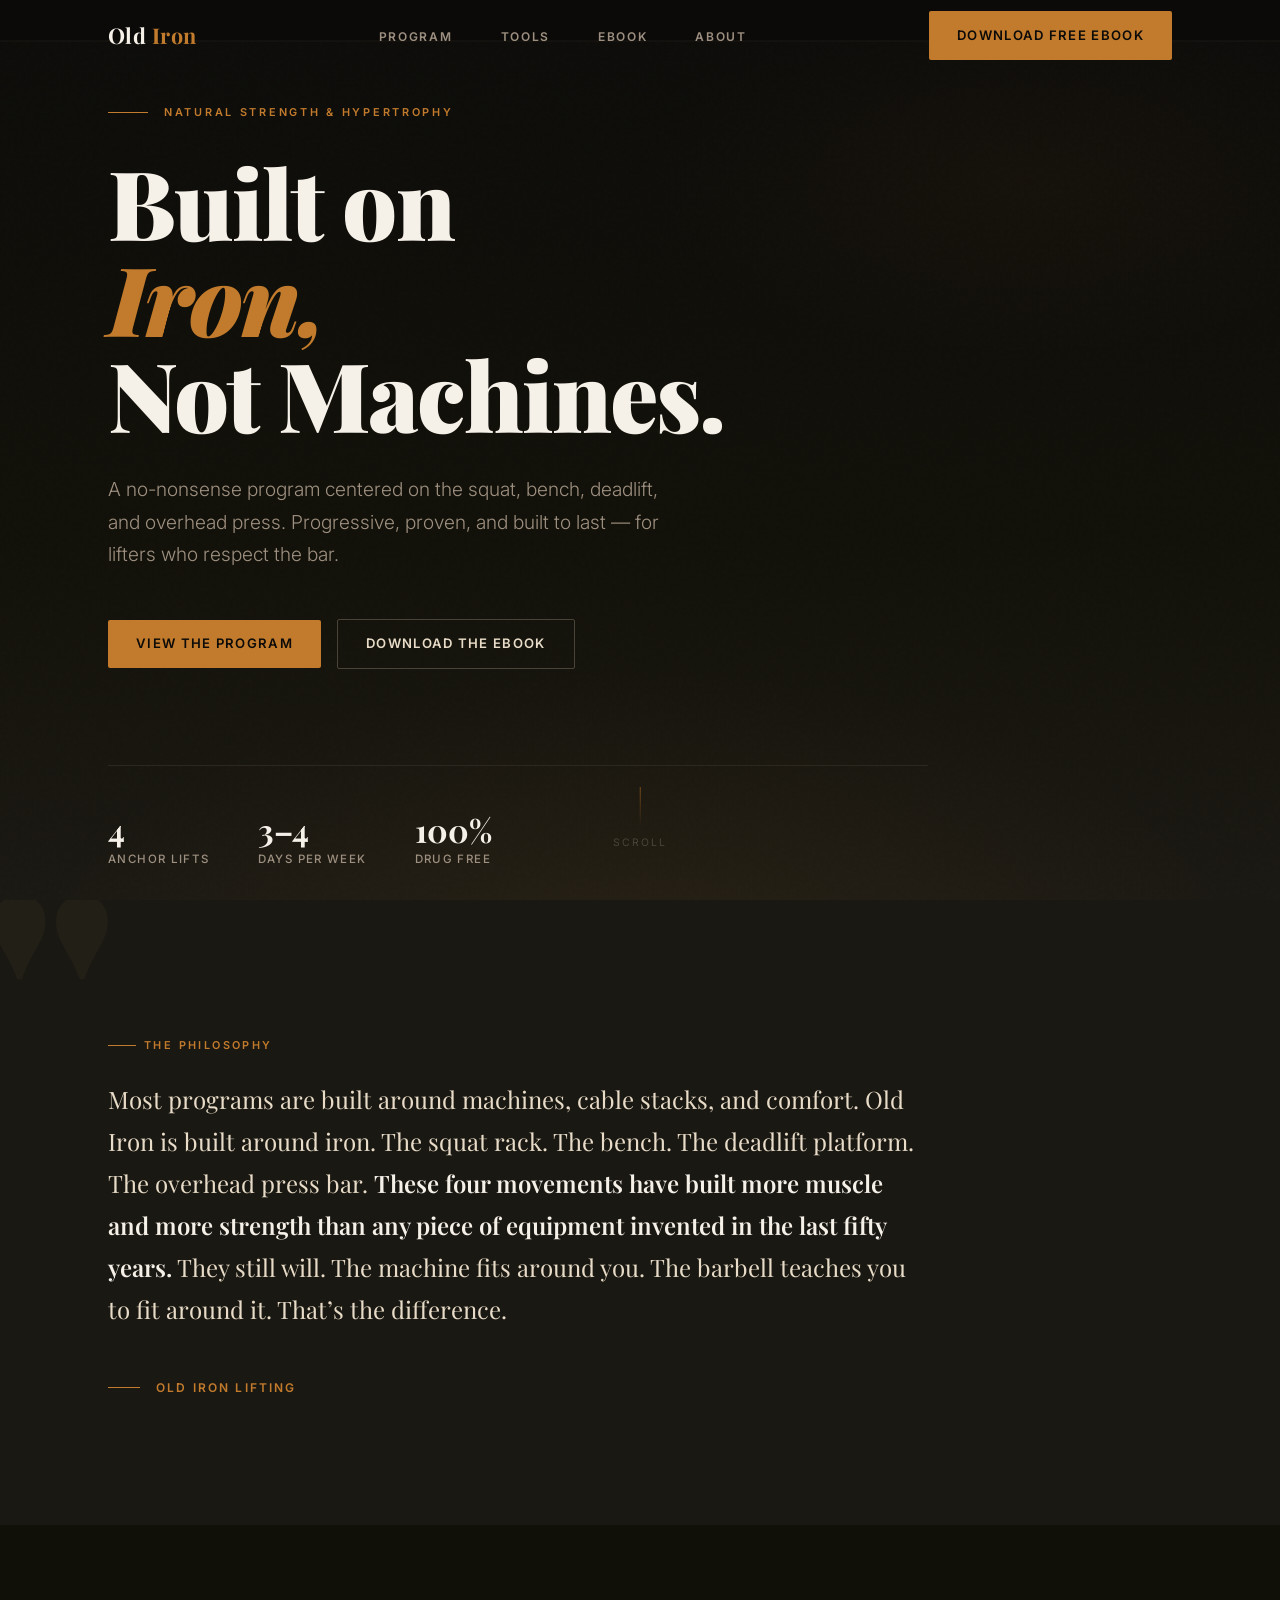
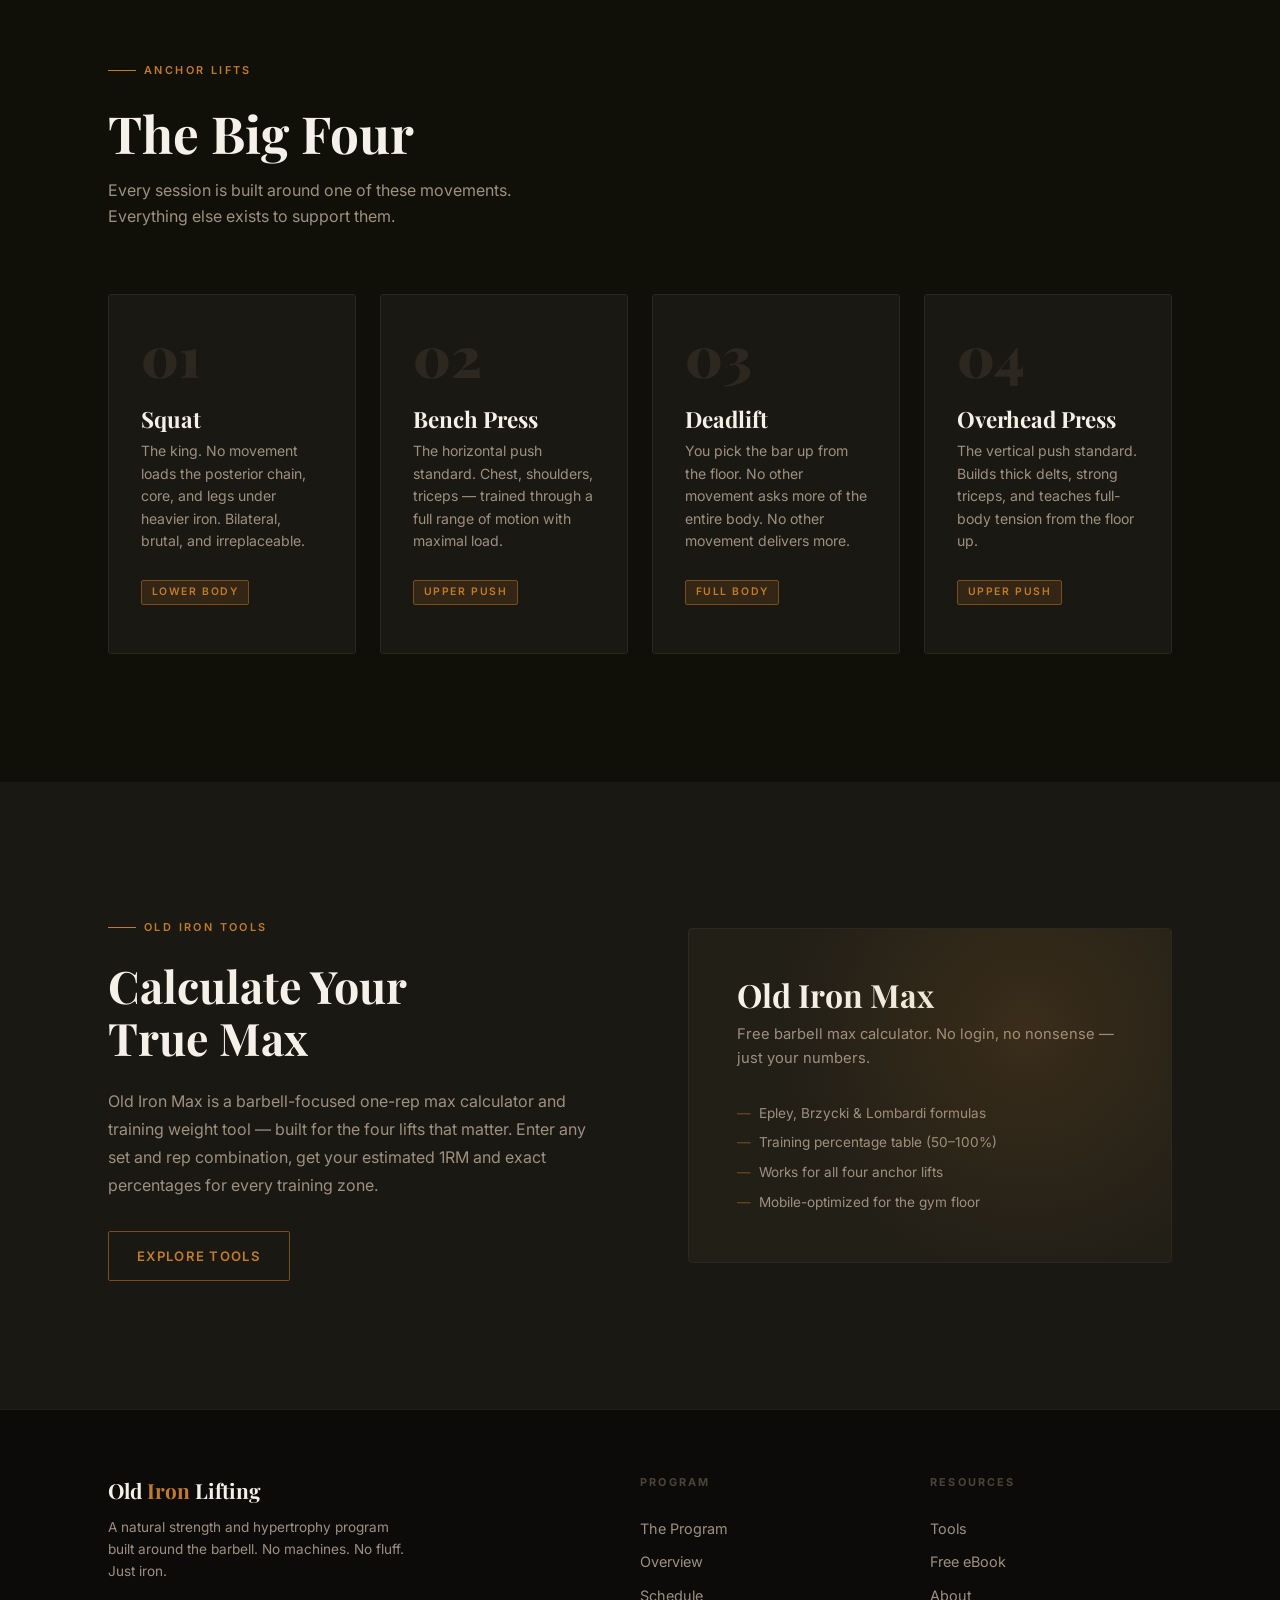
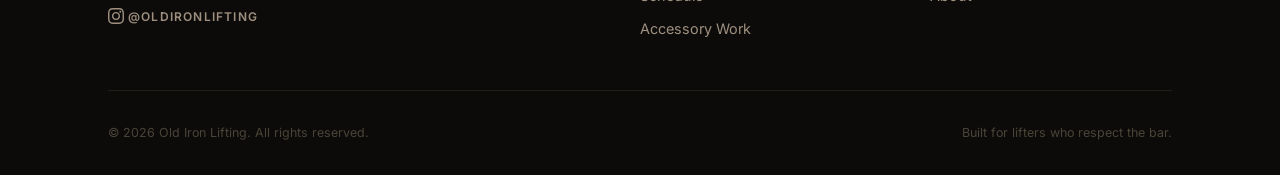
==== index.html @ 3af9eab9 "Initial commit — Old Iron Lifting website" ====
<!DOCTYPE html>
<html lang="en">
<head>
  <meta charset="UTF-8" />
  <meta name="viewport" content="width=device-width, initial-scale=1.0" />
  <meta name="description" content="Old Iron Lifting — A natural bodybuilding strength and hypertrophy program built around the barbell. No machines. No gimmicks. Just iron." />
  <title>Old Iron Lifting — Strength & Hypertrophy</title>
  <link rel="preconnect" href="https://fonts.googleapis.com" />
  <link rel="preconnect" href="https://fonts.gstatic.com" crossorigin />
  <link rel="stylesheet" href="css/style.css" />
</head>
<body>

  <!-- ══════════════════════════════════════
       NAVIGATION
  ══════════════════════════════════════ -->
  <nav class="nav" role="navigation" aria-label="Main navigation">
    <div class="container nav-inner">

      <a href="index.html" class="nav-logo">
        Old <span>Iron</span>
      </a>

      <ul class="nav-links" role="list">
        <li><a href="program.html">Program</a></li>
        <li><a href="tools.html">Tools</a></li>
        <li><a href="ebook.html">eBook</a></li>
        <li><a href="about.html">About</a></li>
      </ul>

      <a href="ebook.html" class="btn btn-primary nav-cta">
        <span>Download Free eBook</span>
      </a>

      <button class="nav-toggle" aria-label="Toggle menu" aria-expanded="false">
        <span></span>
        <span></span>
        <span></span>
      </button>

    </div>
  </nav>

  <!-- Mobile drawer -->
  <div class="nav-drawer" role="dialog" aria-label="Mobile navigation">
    <a href="program.html">Program</a>
    <a href="tools.html">Tools</a>
    <a href="ebook.html">eBook</a>
    <a href="about.html">About</a>
  </div>


  <!-- ══════════════════════════════════════
       HERO
  ══════════════════════════════════════ -->
  <section class="hero">
    <div class="hero-bg" aria-hidden="true"></div>

    <div class="container">
      <div class="hero-content">

        <div class="hero-eyebrow" aria-hidden="true">
          <div class="hero-eyebrow-line"></div>
          <span class="hero-eyebrow-text">Natural Strength &amp; Hypertrophy</span>
        </div>

        <h1 class="hero-headline">
          Built on<br />
          <em>Iron,</em><br />
          Not Machines.
        </h1>

        <p class="hero-sub">
          A no-nonsense program centered on the squat, bench, deadlift, and overhead press.
          Progressive, proven, and built to last — for lifters who respect the bar.
        </p>

        <div class="hero-cta">
          <a href="program.html" class="btn btn-primary">
            <span>View the Program</span>
          </a>
          <a href="ebook.html" class="btn btn-ghost">
            Download the eBook
          </a>
        </div>

        <div class="hero-stats">
          <div class="hero-stat">
            <div class="hero-stat-value">4</div>
            <div class="hero-stat-label">Anchor Lifts</div>
          </div>
          <div class="hero-stat">
            <div class="hero-stat-value">3&ndash;4</div>
            <div class="hero-stat-label">Days Per Week</div>
          </div>
          <div class="hero-stat">
            <div class="hero-stat-value">100%</div>
            <div class="hero-stat-label">Drug Free</div>
          </div>
        </div>

      </div>
    </div>

    <div class="hero-scroll" aria-hidden="true">
      <div class="hero-scroll-line"></div>
      <span>Scroll</span>
    </div>
  </section>


  <!-- ══════════════════════════════════════
       THE PHILOSOPHY
  ══════════════════════════════════════ -->
  <section class="section philosophy" aria-labelledby="philosophy-heading">
    <div class="container">
      <div class="philosophy-inner">

        <span class="section-label" id="philosophy-heading">The Philosophy</span>

        <blockquote class="philosophy-text">
          Most programs are built around machines, cable stacks, and comfort.
          Old Iron is built around iron. The squat rack. The bench. The deadlift platform.
          The overhead press bar. <strong>These four movements have built more muscle and more
          strength than any piece of equipment invented in the last fifty years.</strong>
          They still will. The machine fits around you. The barbell teaches you to fit
          around it. That&rsquo;s the difference.
        </blockquote>

        <p class="philosophy-attr">Old Iron Lifting</p>

      </div>
    </div>
  </section>


  <!-- ══════════════════════════════════════
       THE BIG FOUR
  ══════════════════════════════════════ -->
  <section class="section big-four" aria-labelledby="big-four-heading">
    <div class="container">

      <header class="big-four-header">
        <span class="section-label">Anchor Lifts</span>
        <h2 class="big-four-title" id="big-four-heading">The Big Four</h2>
        <p class="big-four-subtitle">
          Every session is built around one of these movements. Everything else exists to support them.
        </p>
      </header>

      <div class="lift-grid">

        <article class="lift-card">
          <div class="lift-number" aria-hidden="true">01</div>
          <h3 class="lift-name">Squat</h3>
          <p class="lift-desc">
            The king. No movement loads the posterior chain, core, and legs under heavier iron.
            Bilateral, brutal, and irreplaceable.
          </p>
          <span class="lift-tag">Lower Body</span>
        </article>

        <article class="lift-card">
          <div class="lift-number" aria-hidden="true">02</div>
          <h3 class="lift-name">Bench Press</h3>
          <p class="lift-desc">
            The horizontal push standard. Chest, shoulders, triceps — trained through
            a full range of motion with maximal load.
          </p>
          <span class="lift-tag">Upper Push</span>
        </article>

        <article class="lift-card">
          <div class="lift-number" aria-hidden="true">03</div>
          <h3 class="lift-name">Deadlift</h3>
          <p class="lift-desc">
            You pick the bar up from the floor. No other movement asks more of the
            entire body. No other movement delivers more.
          </p>
          <span class="lift-tag">Full Body</span>
        </article>

        <article class="lift-card">
          <div class="lift-number" aria-hidden="true">04</div>
          <h3 class="lift-name">Overhead Press</h3>
          <p class="lift-desc">
            The vertical push standard. Builds thick delts, strong triceps, and teaches
            full-body tension from the floor up.
          </p>
          <span class="lift-tag">Upper Push</span>
        </article>

      </div>

    </div>
  </section>


  <!-- ══════════════════════════════════════
       TOOLS PREVIEW
  ══════════════════════════════════════ -->
  <section class="section tools-preview" aria-labelledby="tools-heading">
    <div class="container">
      <div class="tools-preview-inner">

        <div class="tools-preview-text">
          <span class="section-label" id="tools-heading">Old Iron Tools</span>
          <h2 class="tools-preview-title">
            Calculate Your<br />True Max
          </h2>
          <p class="tools-preview-body">
            Old Iron Max is a barbell-focused one-rep max calculator and training weight tool —
            built for the four lifts that matter. Enter any set and rep combination,
            get your estimated 1RM and exact percentages for every training zone.
          </p>
          <a href="tools.html" class="btn btn-ghost-rust">
            Explore Tools
          </a>
        </div>

        <div class="tool-card">

          <h3 class="tool-card-name">Old Iron Max</h3>
          <p class="tool-card-desc">
            Free barbell max calculator. No login, no nonsense — just your numbers.
          </p>
          <ul class="tool-card-feature-list">
            <li class="tool-card-feature">Epley, Brzycki &amp; Lombardi formulas</li>
            <li class="tool-card-feature">Training percentage table (50–100%)</li>
            <li class="tool-card-feature">Works for all four anchor lifts</li>
            <li class="tool-card-feature">Mobile-optimized for the gym floor</li>
          </ul>
        </div>

      </div>
    </div>
  </section>


  <!-- ══════════════════════════════════════
       FOOTER
  ══════════════════════════════════════ -->
  <footer class="footer" role="contentinfo">
    <div class="container">

      <div class="footer-inner">

        <div class="footer-brand">
          <p class="footer-brand-name">Old <span>Iron</span> Lifting</p>
          <p class="footer-tagline">
            A natural strength and hypertrophy program built around the barbell.
            No machines. No fluff. Just iron.
          </p>
          <div class="footer-social">
            <a href="https://instagram.com/oldironlifting" target="_blank" rel="noopener noreferrer" aria-label="Follow on Instagram">
              <svg width="16" height="16" viewBox="0 0 24 24" fill="currentColor" aria-hidden="true">
                <path d="M12 2.163c3.204 0 3.584.012 4.85.07 3.252.148 4.771 1.691 4.919 4.919.058 1.265.069 1.645.069 4.849 0 3.205-.012 3.584-.069 4.849-.149 3.225-1.664 4.771-4.919 4.919-1.266.058-1.644.07-4.85.07-3.204 0-3.584-.012-4.849-.07-3.26-.149-4.771-1.699-4.919-4.92-.058-1.265-.07-1.644-.07-4.849 0-3.204.013-3.583.07-4.849.149-3.227 1.664-4.771 4.919-4.919 1.266-.057 1.645-.069 4.849-.069zm0-2.163c-3.259 0-3.667.014-4.947.072-4.358.2-6.78 2.618-6.98 6.98-.059 1.281-.073 1.689-.073 4.948 0 3.259.014 3.668.072 4.948.2 4.358 2.618 6.78 6.98 6.98 1.281.058 1.689.072 4.948.072 3.259 0 3.668-.014 4.948-.072 4.354-.2 6.782-2.618 6.979-6.98.059-1.28.073-1.689.073-4.948 0-3.259-.014-3.667-.072-4.947-.196-4.354-2.617-6.78-6.979-6.98-1.281-.059-1.69-.073-4.949-.073zm0 5.838c-3.403 0-6.162 2.759-6.162 6.162s2.759 6.163 6.162 6.163 6.162-2.759 6.162-6.163c0-3.403-2.759-6.162-6.162-6.162zm0 10.162c-2.209 0-4-1.79-4-4 0-2.209 1.791-4 4-4s4 1.791 4 4c0 2.21-1.791 4-4 4zm6.406-11.845c-.796 0-1.441.645-1.441 1.44s.645 1.44 1.441 1.44c.795 0 1.439-.645 1.439-1.44s-.644-1.44-1.439-1.44z"/>
              </svg>
              @oldironlifting
            </a>
          </div>
        </div>

        <div class="footer-col">
          <p class="footer-col-title">Program</p>
          <ul class="footer-links" role="list">
            <li><a href="program.html">The Program</a></li>
            <li><a href="program.html#overview">Overview</a></li>
            <li><a href="program.html#schedule">Schedule</a></li>
            <li><a href="program.html#schedule">Accessory Work</a></li>
          </ul>
        </div>

        <div class="footer-col">
          <p class="footer-col-title">Resources</p>
          <ul class="footer-links" role="list">
            <li><a href="tools.html">Tools</a></li>
            <li><a href="ebook.html">Free eBook</a></li>
            <li><a href="about.html">About</a></li>
          </ul>
        </div>

      </div>

      <div class="footer-bottom">
        <p class="footer-copy">
          &copy; 2026 Old Iron Lifting. All rights reserved.
        </p>
        <p class="footer-copy">
          Built for lifters who respect the bar.
        </p>
      </div>

    </div>
  </footer>

  <script src="js/main.js"></script>
</body>
</html>
---- css/style.css ----
/* ============================================
   OLD IRON LIFTING — Global Stylesheet
   ============================================ */

@import url('https://fonts.googleapis.com/css2?family=Playfair+Display:ital,wght@0,400;0,600;0,700;0,900;1,400;1,700&family=Inter:wght@300;400;500;600&display=swap');

/* ─── Reset & Base ─────────────────────────── */

*, *::before, *::after {
  box-sizing: border-box;
  margin: 0;
  padding: 0;
}

:root {
  /* Colors */
  --black:       #0c0b09;
  --bg:          #111008;
  --bg-2:        #1a1812;
  --bg-3:        #221f17;
  --bg-4:        #2c2820;
  --cream:       #e8dcc8;
  --cream-muted: #9e9080;
  --cream-faint: #4a4438;
  --rust:        #c27b2c;
  --rust-bright: #d98f3a;
  --rust-dim:    #7a4d1a;
  --rust-glow:   rgba(194, 123, 44, 0.15);
  --white:       #f5f0e8;

  /* Typography */
  --font-serif: 'Playfair Display', Georgia, 'Times New Roman', serif;
  --font-sans:  'Inter', system-ui, -apple-system, sans-serif;

  /* Spacing scale */
  --space-xs:  0.25rem;
  --space-sm:  0.5rem;
  --space-md:  1rem;
  --space-lg:  1.5rem;
  --space-xl:  2rem;
  --space-2xl: 3rem;
  --space-3xl: 4rem;
  --space-4xl: 6rem;
  --space-5xl: 8rem;

  /* Layout */
  --container: 1160px;
  --nav-h:     72px;

  /* Transitions */
  --ease: cubic-bezier(0.25, 0.46, 0.45, 0.94);
  --fast: 150ms;
  --mid:  250ms;
  --slow: 400ms;
}

html {
  font-size: 16px;
  scroll-behavior: smooth;
  -webkit-font-smoothing: antialiased;
  -moz-osx-font-smoothing: grayscale;
}

body {
  background-color: var(--bg);
  color: var(--cream);
  font-family: var(--font-sans);
  font-weight: 400;
  line-height: 1.6;
  overflow-x: hidden;
}

img {
  display: block;
  max-width: 100%;
}

a {
  color: inherit;
  text-decoration: none;
}

ul, ol {
  list-style: none;
}

button {
  cursor: pointer;
  border: none;
  background: none;
  font-family: inherit;
}

/* ─── Typography ────────────────────────────── */

h1, h2, h3, h4, h5, h6 {
  font-family: var(--font-serif);
  line-height: 1.15;
  color: var(--white);
}

.eyebrow {
  font-family: var(--font-sans);
  font-size: 0.7rem;
  font-weight: 600;
  letter-spacing: 0.2em;
  text-transform: uppercase;
  color: var(--rust);
}

.section-label {
  display: inline-flex;
  align-items: center;
  gap: var(--space-sm);
  font-family: var(--font-sans);
  font-size: 0.68rem;
  font-weight: 600;
  letter-spacing: 0.22em;
  text-transform: uppercase;
  color: var(--rust);
  margin-bottom: var(--space-lg);
}

.section-label::before {
  content: '';
  display: block;
  width: 28px;
  height: 1px;
  background: var(--rust);
}

/* ─── Layout Utilities ─────────────────────── */

.container {
  width: 100%;
  max-width: var(--container);
  margin: 0 auto;
  padding: 0 var(--space-lg);
}

@media (min-width: 768px) {
  .container {
    padding: 0 var(--space-2xl);
  }
}

.section {
  padding: var(--space-4xl) 0;
}

@media (min-width: 768px) {
  .section {
    padding: var(--space-5xl) 0;
  }
}

/* ─── Buttons ───────────────────────────────── */

.btn {
  display: inline-flex;
  align-items: center;
  gap: var(--space-sm);
  padding: 0.85rem 1.75rem;
  font-family: var(--font-sans);
  font-size: 0.82rem;
  font-weight: 600;
  letter-spacing: 0.1em;
  text-transform: uppercase;
  border-radius: 2px;
  transition: all var(--mid) var(--ease);
  position: relative;
  overflow: hidden;
}

.btn-primary {
  background: var(--rust);
  color: var(--black);
}

.btn-primary::before {
  content: '';
  position: absolute;
  inset: 0;
  background: var(--rust-bright);
  opacity: 0;
  transition: opacity var(--fast) var(--ease);
}

.btn-primary:hover::before {
  opacity: 1;
}

.btn-primary:hover {
  transform: translateY(-1px);
  box-shadow: 0 6px 24px rgba(194, 123, 44, 0.35);
}

.btn-primary span {
  position: relative;
  z-index: 1;
}

.btn-ghost {
  background: transparent;
  color: var(--cream);
  border: 1px solid var(--cream-faint);
}

.btn-ghost:hover {
  border-color: var(--cream-muted);
  color: var(--white);
  transform: translateY(-1px);
}

.btn-ghost-rust {
  background: transparent;
  color: var(--rust);
  border: 1px solid var(--rust-dim);
}

.btn-ghost-rust:hover {
  border-color: var(--rust);
  background: var(--rust-glow);
  transform: translateY(-1px);
}

/* ─── Navigation ────────────────────────────── */

.nav {
  position: fixed;
  top: 0;
  left: 0;
  right: 0;
  z-index: 100;
  height: var(--nav-h);
  background: transparent;
  transition: background var(--mid) var(--ease), border-color var(--mid) var(--ease);
  border-bottom: 1px solid transparent;
}

.nav.scrolled {
  background: rgba(12, 11, 9, 0.96);
  border-bottom-color: var(--bg-3);
  backdrop-filter: blur(12px);
  -webkit-backdrop-filter: blur(12px);
}

.nav-inner {
  height: 100%;
  display: flex;
  align-items: center;
  justify-content: space-between;
}

.nav-logo {
  font-family: var(--font-serif);
  font-size: 1.35rem;
  font-weight: 700;
  color: var(--white);
  letter-spacing: 0.02em;
  line-height: 1;
  transition: color var(--fast);
}

.nav-logo:hover {
  color: var(--rust);
}

.nav-logo span {
  color: var(--rust);
}

.nav-links {
  display: none;
  align-items: center;
  gap: var(--space-2xl);
}

@media (min-width: 768px) {
  .nav-links {
    display: flex;
  }
}

.nav-links a {
  font-size: 0.75rem;
  font-weight: 600;
  letter-spacing: 0.14em;
  text-transform: uppercase;
  color: var(--cream-muted);
  transition: color var(--fast);
  position: relative;
}

.nav-links a::after {
  content: '';
  position: absolute;
  bottom: -3px;
  left: 0;
  width: 0;
  height: 1px;
  background: var(--rust);
  transition: width var(--mid) var(--ease);
}

.nav-links a:hover {
  color: var(--white);
}

.nav-links a:hover::after {
  width: 100%;
}

.nav-links a.active {
  color: var(--white);
}

.nav-links a.active::after {
  width: 100%;
}

.nav-cta {
  display: none;
}

@media (min-width: 1024px) {
  .nav-cta {
    display: inline-flex;
  }
}

/* Mobile menu toggle */
.nav-toggle {
  display: flex;
  flex-direction: column;
  gap: 5px;
  padding: var(--space-sm);
  cursor: pointer;
}

@media (min-width: 768px) {
  .nav-toggle {
    display: none;
  }
}

.nav-toggle span {
  display: block;
  width: 24px;
  height: 1.5px;
  background: var(--cream);
  transition: all var(--mid) var(--ease);
  transform-origin: center;
}

.nav-toggle.open span:nth-child(1) {
  transform: translateY(6.5px) rotate(45deg);
}

.nav-toggle.open span:nth-child(2) {
  opacity: 0;
  transform: scaleX(0);
}

.nav-toggle.open span:nth-child(3) {
  transform: translateY(-6.5px) rotate(-45deg);
}

/* Mobile menu drawer */
.nav-drawer {
  position: fixed;
  top: var(--nav-h);
  left: 0;
  right: 0;
  background: rgba(12, 11, 9, 0.98);
  backdrop-filter: blur(16px);
  -webkit-backdrop-filter: blur(16px);
  border-bottom: 1px solid var(--bg-3);
  padding: var(--space-xl) var(--space-lg);
  transform: translateY(-110%);
  transition: transform var(--mid) var(--ease);
  z-index: 99;
}

.nav-drawer.open {
  transform: translateY(0);
}

.nav-drawer a {
  display: block;
  padding: var(--space-md) 0;
  font-size: 1.1rem;
  font-family: var(--font-serif);
  color: var(--cream);
  border-bottom: 1px solid var(--bg-3);
  transition: color var(--fast), padding-left var(--fast);
}

.nav-drawer a:last-child {
  border-bottom: none;
}

.nav-drawer a:hover {
  color: var(--rust);
  padding-left: var(--space-sm);
}

/* ─── Hero ──────────────────────────────────── */

.hero {
  min-height: 100vh;
  display: flex;
  align-items: center;
  position: relative;
  overflow: hidden;
  padding-top: var(--nav-h);
}

.hero-bg {
  position: absolute;
  inset: 0;
  background:
    radial-gradient(ellipse 80% 60% at 50% 110%, rgba(194, 123, 44, 0.08) 0%, transparent 60%),
    radial-gradient(ellipse 60% 40% at 80% 20%, rgba(194, 123, 44, 0.04) 0%, transparent 50%),
    linear-gradient(to bottom, var(--black) 0%, var(--bg) 60%, var(--bg-2) 100%);
  z-index: 0;
}

/* Grain texture overlay */
.hero-bg::after {
  content: '';
  position: absolute;
  inset: 0;
  background-image: url("data:image/svg+xml,%3Csvg viewBox='0 0 256 256' xmlns='http://www.w3.org/2000/svg'%3E%3Cfilter id='noise'%3E%3CfeTurbulence type='fractalNoise' baseFrequency='0.9' numOctaves='4' stitchTiles='stitch'/%3E%3C/filter%3E%3Crect width='100%25' height='100%25' filter='url(%23noise)' opacity='0.04'/%3E%3C/svg%3E");
  opacity: 0.4;
  pointer-events: none;
}

.hero-content {
  position: relative;
  z-index: 1;
  max-width: 820px;
}

.hero-eyebrow {
  display: flex;
  align-items: center;
  gap: var(--space-md);
  margin-bottom: var(--space-xl);
}

.hero-eyebrow-line {
  width: 40px;
  height: 1px;
  background: var(--rust);
}

.hero-eyebrow-text {
  font-size: 0.68rem;
  font-weight: 600;
  letter-spacing: 0.25em;
  text-transform: uppercase;
  color: var(--rust);
}

.hero-headline {
  font-size: clamp(2.8rem, 8vw, 6rem);
  font-weight: 900;
  line-height: 1.0;
  color: var(--white);
  margin-bottom: var(--space-xl);
  letter-spacing: -0.02em;
}

.hero-headline em {
  font-style: italic;
  color: var(--rust);
}

.hero-sub {
  font-size: clamp(1rem, 2.2vw, 1.2rem);
  font-weight: 300;
  color: var(--cream-muted);
  max-width: 560px;
  line-height: 1.7;
  margin-bottom: var(--space-2xl);
}

.hero-cta {
  display: flex;
  flex-wrap: wrap;
  gap: var(--space-md);
  align-items: center;
}

.hero-stats {
  display: flex;
  flex-wrap: wrap;
  gap: var(--space-2xl);
  margin-top: var(--space-4xl);
  padding-top: var(--space-2xl);
  border-top: 1px solid var(--bg-4);
}

.hero-stat-value {
  font-family: var(--font-serif);
  font-size: 2rem;
  font-weight: 700;
  color: var(--white);
  line-height: 1;
  margin-bottom: var(--space-xs);
}

.hero-stat-label {
  font-size: 0.72rem;
  font-weight: 500;
  letter-spacing: 0.12em;
  text-transform: uppercase;
  color: var(--cream-muted);
}

.hero-scroll {
  position: absolute;
  bottom: var(--space-2xl);
  left: 50%;
  transform: translateX(-50%);
  display: flex;
  flex-direction: column;
  align-items: center;
  gap: var(--space-sm);
  color: var(--cream-faint);
  font-size: 0.65rem;
  letter-spacing: 0.2em;
  text-transform: uppercase;
  z-index: 1;
  animation: bounce 2.5s ease-in-out infinite;
}

.hero-scroll-line {
  width: 1px;
  height: 40px;
  background: linear-gradient(to bottom, var(--rust-dim), transparent);
}

@keyframes bounce {
  0%, 100% { transform: translateX(-50%) translateY(0); }
  50% { transform: translateX(-50%) translateY(6px); }
}

/* ─── Philosophy Section ────────────────────── */

.philosophy {
  background: var(--bg-2);
  position: relative;
  overflow: hidden;
}

.philosophy::before {
  content: '"';
  position: absolute;
  top: -0.2em;
  left: -0.05em;
  font-family: var(--font-serif);
  font-size: clamp(12rem, 25vw, 22rem);
  font-weight: 900;
  color: var(--bg-3);
  line-height: 1;
  pointer-events: none;
  user-select: none;
}

.philosophy-inner {
  position: relative;
  z-index: 1;
  max-width: 820px;
}

.philosophy-text {
  font-family: var(--font-serif);
  font-size: clamp(1.15rem, 2.5vw, 1.5rem);
  font-weight: 400;
  line-height: 1.75;
  color: var(--cream);
  margin-bottom: var(--space-2xl);
}

.philosophy-text strong {
  color: var(--white);
  font-weight: 600;
}

.philosophy-attr {
  display: flex;
  align-items: center;
  gap: var(--space-md);
  font-size: 0.75rem;
  font-weight: 600;
  letter-spacing: 0.18em;
  text-transform: uppercase;
  color: var(--rust);
}

.philosophy-attr::before {
  content: '';
  display: block;
  width: 32px;
  height: 1px;
  background: var(--rust);
}

/* ─── Big Four ──────────────────────────────── */

.big-four {
  background: var(--bg);
}

.big-four-header {
  margin-bottom: var(--space-3xl);
}

.big-four-title {
  font-size: clamp(2rem, 5vw, 3.2rem);
  font-weight: 700;
  margin-bottom: var(--space-md);
}

.big-four-subtitle {
  color: var(--cream-muted);
  font-size: 1rem;
  max-width: 480px;
}

.lift-grid {
  display: grid;
  grid-template-columns: 1fr;
  gap: var(--space-lg);
}

@media (min-width: 560px) {
  .lift-grid {
    grid-template-columns: 1fr 1fr;
  }
}

@media (min-width: 1024px) {
  .lift-grid {
    grid-template-columns: repeat(4, 1fr);
  }
}

.lift-card {
  background: var(--bg-2);
  border: 1px solid var(--bg-4);
  border-radius: 3px;
  padding: var(--space-xl) var(--space-xl) var(--space-2xl);
  position: relative;
  overflow: hidden;
  transition: border-color var(--mid) var(--ease), transform var(--mid) var(--ease);
  cursor: default;
}

.lift-card::before {
  content: '';
  position: absolute;
  top: 0;
  left: 0;
  right: 0;
  height: 2px;
  background: linear-gradient(to right, var(--rust-dim), var(--rust));
  transform: scaleX(0);
  transform-origin: left;
  transition: transform var(--mid) var(--ease);
}

.lift-card:hover {
  border-color: var(--rust-dim);
  transform: translateY(-3px);
}

.lift-card:hover::before {
  transform: scaleX(1);
}

.lift-number {
  font-family: var(--font-serif);
  font-size: 3.5rem;
  font-weight: 900;
  color: var(--bg-4);
  line-height: 1;
  margin-bottom: var(--space-lg);
  transition: color var(--mid) var(--ease);
}

.lift-card:hover .lift-number {
  color: var(--rust-dim);
}

.lift-name {
  font-family: var(--font-serif);
  font-size: 1.4rem;
  font-weight: 700;
  color: var(--white);
  margin-bottom: var(--space-sm);
}

.lift-desc {
  font-size: 0.88rem;
  color: var(--cream-muted);
  line-height: 1.6;
  margin-bottom: var(--space-lg);
}

.lift-tag {
  display: inline-block;
  font-size: 0.65rem;
  font-weight: 600;
  letter-spacing: 0.15em;
  text-transform: uppercase;
  color: var(--rust);
  background: var(--rust-glow);
  border: 1px solid var(--rust-dim);
  border-radius: 2px;
  padding: 0.2rem 0.6rem;
}

/* ─── Tools Preview ─────────────────────────── */

.tools-preview {
  background: var(--bg-2);
  position: relative;
  overflow: hidden;
}

.tools-preview-inner {
  display: grid;
  grid-template-columns: 1fr;
  gap: var(--space-4xl);
  align-items: center;
}

@media (min-width: 768px) {
  .tools-preview-inner {
    grid-template-columns: 1fr 1fr;
  }
}

.tools-preview-text .section-label {
  display: inline-flex;
}

.tools-preview-title {
  font-size: clamp(1.8rem, 4vw, 2.8rem);
  font-weight: 700;
  margin-bottom: var(--space-lg);
}

.tools-preview-body {
  color: var(--cream-muted);
  line-height: 1.75;
  margin-bottom: var(--space-xl);
}

.tool-card {
  background: var(--bg-3);
  border: 1px solid var(--bg-4);
  border-radius: 4px;
  padding: var(--space-2xl);
  position: relative;
  overflow: hidden;
}

.tool-card::after {
  content: '';
  position: absolute;
  inset: 0;
  background: radial-gradient(circle at 70% 30%, var(--rust-glow), transparent 60%);
  pointer-events: none;
}

.tool-card-badge {
  display: inline-flex;
  align-items: center;
  gap: var(--space-xs);
  font-size: 0.65rem;
  font-weight: 700;
  letter-spacing: 0.2em;
  text-transform: uppercase;
  color: var(--rust);
  background: rgba(194, 123, 44, 0.12);
  border: 1px solid var(--rust-dim);
  border-radius: 20px;
  padding: 0.25rem 0.75rem;
  margin-bottom: var(--space-xl);
}

.tool-card-badge::before {
  content: '';
  display: block;
  width: 6px;
  height: 6px;
  border-radius: 50%;
  background: var(--rust);
  animation: pulse 2s ease-in-out infinite;
}

@keyframes pulse {
  0%, 100% { opacity: 1; transform: scale(1); }
  50% { opacity: 0.5; transform: scale(0.8); }
}

.tool-card-name {
  font-family: var(--font-serif);
  font-size: 2rem;
  font-weight: 700;
  color: var(--white);
  margin-bottom: var(--space-sm);
}

.tool-card-desc {
  color: var(--cream-muted);
  font-size: 0.92rem;
  line-height: 1.65;
  margin-bottom: var(--space-xl);
}

.tool-card-feature-list {
  display: flex;
  flex-direction: column;
  gap: var(--space-sm);
}

.tool-card-feature {
  display: flex;
  align-items: center;
  gap: var(--space-sm);
  font-size: 0.85rem;
  color: var(--cream-muted);
}

.tool-card-feature::before {
  content: '—';
  color: var(--rust-dim);
  flex-shrink: 0;
}

/* ─── Footer ────────────────────────────────── */

.footer {
  background: var(--black);
  border-top: 1px solid var(--bg-3);
  padding: var(--space-3xl) 0 var(--space-xl);
}

.footer-inner {
  display: grid;
  grid-template-columns: 1fr;
  gap: var(--space-2xl);
  margin-bottom: var(--space-2xl);
}

@media (min-width: 768px) {
  .footer-inner {
    grid-template-columns: 2fr 1fr 1fr;
  }
}

.footer-brand-name {
  font-family: var(--font-serif);
  font-size: 1.3rem;
  font-weight: 700;
  color: var(--white);
  margin-bottom: var(--space-sm);
}

.footer-brand-name span {
  color: var(--rust);
}

.footer-tagline {
  font-size: 0.85rem;
  color: var(--cream-muted);
  line-height: 1.65;
  max-width: 300px;
  margin-bottom: var(--space-lg);
}

.footer-social {
  display: flex;
  gap: var(--space-md);
}

.footer-social a {
  display: flex;
  align-items: center;
  gap: var(--space-xs);
  font-size: 0.75rem;
  font-weight: 600;
  letter-spacing: 0.1em;
  text-transform: uppercase;
  color: var(--cream-muted);
  transition: color var(--fast);
}

.footer-social a:hover {
  color: var(--rust);
}

.footer-col-title {
  font-family: var(--font-sans);
  font-size: 0.68rem;
  font-weight: 700;
  letter-spacing: 0.2em;
  text-transform: uppercase;
  color: var(--cream-faint);
  margin-bottom: var(--space-lg);
}

.footer-links {
  display: flex;
  flex-direction: column;
  gap: var(--space-sm);
}

.footer-links a {
  font-size: 0.9rem;
  color: var(--cream-muted);
  transition: color var(--fast), padding-left var(--fast);
}

.footer-links a:hover {
  color: var(--cream);
  padding-left: 4px;
}

.footer-bottom {
  padding-top: var(--space-xl);
  border-top: 1px solid var(--bg-3);
  display: flex;
  flex-wrap: wrap;
  align-items: center;
  justify-content: space-between;
  gap: var(--space-md);
}

.footer-copy {
  font-size: 0.78rem;
  color: var(--cream-faint);
}

.footer-copy a {
  color: var(--rust-dim);
  transition: color var(--fast);
}

.footer-copy a:hover {
  color: var(--rust);
}

/* ─── Dividers & Decorations ────────────────── */

.ruled-line {
  width: 100%;
  height: 1px;
  background: linear-gradient(to right, transparent, var(--bg-4), transparent);
  margin: var(--space-2xl) 0;
}

/* ─── Page-specific: inner pages ────────────── */

.page-hero {
  padding: calc(var(--nav-h) + var(--space-4xl)) 0 var(--space-4xl);
  background: linear-gradient(to bottom, var(--black), var(--bg));
  border-bottom: 1px solid var(--bg-3);
}

.page-hero-title {
  font-size: clamp(2.5rem, 7vw, 5rem);
  font-weight: 900;
  letter-spacing: -0.02em;
  margin-bottom: var(--space-md);
}

.page-hero-sub {
  font-size: 1.05rem;
  color: var(--cream-muted);
  max-width: 540px;
  line-height: 1.7;
}

/* ─── Placeholder page content ──────────────── */

.placeholder-content {
  padding: var(--space-5xl) 0;
  text-align: center;
}

.placeholder-icon {
  font-size: 3rem;
  margin-bottom: var(--space-xl);
  opacity: 0.3;
}

.placeholder-title {
  font-size: 1.5rem;
  font-weight: 600;
  color: var(--cream-muted);
  margin-bottom: var(--space-md);
}

.placeholder-body {
  font-size: 0.95rem;
  color: var(--cream-faint);
  max-width: 420px;
  margin: 0 auto;
}

/* ─── Program Page ──────────────────────────── */

/* At-a-glance stats bar */
.program-at-a-glance {
  background: var(--bg-2);
  border-bottom: 1px solid var(--bg-3);
  padding: var(--space-2xl) 0;
}

.glance-grid {
  display: grid;
  grid-template-columns: repeat(2, 1fr);
  gap: 1px;
  background: var(--bg-3);
  border: 1px solid var(--bg-3);
  border-radius: 3px;
  overflow: hidden;
}

@media (min-width: 768px) {
  .glance-grid {
    grid-template-columns: repeat(4, 1fr);
  }
}

.glance-item {
  background: var(--bg-2);
  padding: var(--space-xl) var(--space-xl);
  display: flex;
  flex-direction: column;
  gap: var(--space-xs);
}

.glance-value {
  font-family: var(--font-serif);
  font-size: 2.2rem;
  font-weight: 700;
  color: var(--white);
  line-height: 1;
}

.glance-value em {
  font-style: italic;
  color: var(--rust);
}

.glance-label {
  font-size: 0.7rem;
  font-weight: 600;
  letter-spacing: 0.16em;
  text-transform: uppercase;
  color: var(--cream-muted);
}

.glance-sub {
  font-size: 0.78rem;
  color: var(--cream-faint);
  margin-top: var(--space-xs);
}

/* Program intro */
.program-intro {
  background: var(--bg);
}

.program-intro-inner {
  display: grid;
  grid-template-columns: 1fr;
  gap: var(--space-2xl);
  align-items: start;
}

@media (min-width: 900px) {
  .program-intro-inner {
    grid-template-columns: 1.4fr 1fr;
    gap: var(--space-4xl);
  }
}

.program-intro-body {
  font-size: 1.05rem;
  color: var(--cream-muted);
  line-height: 1.8;
}

.program-intro-body p + p {
  margin-top: var(--space-lg);
}

.program-rules-quick {
  background: var(--bg-2);
  border: 1px solid var(--bg-4);
  border-radius: 3px;
  padding: var(--space-xl);
}

.program-rules-quick-title {
  font-family: var(--font-sans);
  font-size: 0.68rem;
  font-weight: 700;
  letter-spacing: 0.2em;
  text-transform: uppercase;
  color: var(--rust);
  margin-bottom: var(--space-lg);
}

.quick-rule {
  display: flex;
  gap: var(--space-md);
  padding: var(--space-md) 0;
  border-bottom: 1px solid var(--bg-3);
  font-size: 0.88rem;
  color: var(--cream-muted);
  line-height: 1.5;
}

.quick-rule:last-child {
  border-bottom: none;
  padding-bottom: 0;
}

.quick-rule-icon {
  flex-shrink: 0;
  width: 20px;
  color: var(--rust-dim);
  margin-top: 1px;
}

/* Day cards — the program schedule */
.schedule-section {
  background: var(--bg);
}

.schedule-header {
  margin-bottom: var(--space-3xl);
}

.day-grid {
  display: grid;
  grid-template-columns: 1fr;
  gap: var(--space-xl);
}

@media (min-width: 900px) {
  .day-grid {
    grid-template-columns: 1fr 1fr;
  }
}

.day-card {
  background: var(--bg-2);
  border: 1px solid var(--bg-4);
  border-radius: 3px;
  overflow: hidden;
  transition: border-color var(--mid) var(--ease);
}

.day-card:hover {
  border-color: var(--rust-dim);
}

.day-card-header {
  padding: var(--space-xl) var(--space-xl) var(--space-lg);
  border-bottom: 1px solid var(--bg-3);
  position: relative;
  overflow: hidden;
}

.day-card-header::before {
  content: '';
  position: absolute;
  top: 0;
  left: 0;
  bottom: 0;
  width: 3px;
  background: linear-gradient(to bottom, var(--rust), var(--rust-dim));
}

.day-meta {
  display: flex;
  align-items: center;
  justify-content: space-between;
  margin-bottom: var(--space-sm);
}

.day-number {
  font-family: var(--font-sans);
  font-size: 0.65rem;
  font-weight: 700;
  letter-spacing: 0.22em;
  text-transform: uppercase;
  color: var(--rust);
}

.day-weekday {
  font-size: 0.7rem;
  font-weight: 500;
  letter-spacing: 0.12em;
  text-transform: uppercase;
  color: var(--cream-faint);
}

.day-name {
  font-family: var(--font-serif);
  font-size: 1.6rem;
  font-weight: 700;
  color: var(--white);
  line-height: 1.1;
}

.day-focus {
  font-size: 0.78rem;
  color: var(--cream-muted);
  margin-top: var(--space-xs);
}

/* Exercise table */
.exercise-table {
  width: 100%;
  border-collapse: collapse;
}

.exercise-table thead tr {
  background: var(--bg-3);
}

.exercise-table th {
  padding: var(--space-sm) var(--space-md);
  font-size: 0.62rem;
  font-weight: 700;
  letter-spacing: 0.18em;
  text-transform: uppercase;
  color: var(--cream-faint);
  text-align: left;
}

.exercise-table th:last-child,
.exercise-table td:last-child {
  text-align: right;
  padding-right: var(--space-xl);
}

.exercise-table th:first-child,
.exercise-table td:first-child {
  padding-left: var(--space-xl);
}

.exercise-table tbody tr {
  border-bottom: 1px solid var(--bg-3);
  transition: background var(--fast);
}

.exercise-table tbody tr:last-child {
  border-bottom: none;
}

.exercise-table tbody tr:hover {
  background: var(--bg-3);
}

.exercise-table td {
  padding: var(--space-md) var(--space-md);
  font-size: 0.88rem;
  color: var(--cream-muted);
  vertical-align: middle;
}

.exercise-table .ex-name {
  color: var(--cream);
  font-weight: 500;
}

.ex-sets {
  font-family: var(--font-serif);
  font-size: 0.95rem;
  font-weight: 600;
  color: var(--white);
  white-space: nowrap;
}

/* Anchor lift row */
.exercise-table tr.anchor-row {
  background: rgba(194, 123, 44, 0.07);
  border-bottom: 1px solid rgba(194, 123, 44, 0.15);
}

.exercise-table tr.anchor-row:hover {
  background: rgba(194, 123, 44, 0.11);
}

.exercise-table tr.anchor-row td {
  color: var(--cream);
}

.exercise-table tr.anchor-row .ex-name {
  color: var(--white);
  font-weight: 600;
}

.exercise-table tr.anchor-row .ex-sets {
  color: var(--rust-bright);
}

.anchor-badge {
  display: inline-flex;
  align-items: center;
  gap: 4px;
  font-size: 0.58rem;
  font-weight: 700;
  letter-spacing: 0.15em;
  text-transform: uppercase;
  color: var(--rust);
  background: rgba(194, 123, 44, 0.12);
  border: 1px solid var(--rust-dim);
  border-radius: 2px;
  padding: 0.15rem 0.45rem;
  margin-left: var(--space-sm);
  vertical-align: middle;
  white-space: nowrap;
}

.section-divider-row td {
  padding: var(--space-xs) var(--space-xl);
  background: var(--bg-3);
  font-size: 0.62rem;
  font-weight: 700;
  letter-spacing: 0.18em;
  text-transform: uppercase;
  color: var(--cream-faint);
}

/* 12-Week Cycle */
.cycle-section {
  background: var(--bg-2);
}

.phase-timeline {
  display: grid;
  grid-template-columns: 1fr;
  gap: var(--space-lg);
  margin-bottom: var(--space-3xl);
}

@media (min-width: 768px) {
  .phase-timeline {
    grid-template-columns: repeat(4, 1fr);
    gap: 1px;
    background: var(--bg-3);
    border: 1px solid var(--bg-3);
    border-radius: 3px;
    overflow: hidden;
  }
}

.phase-card {
  background: var(--bg-2);
  padding: var(--space-xl) var(--space-xl) var(--space-2xl);
  position: relative;
  overflow: hidden;
}

.phase-card::after {
  content: '';
  position: absolute;
  bottom: 0;
  left: 0;
  right: 0;
  height: 2px;
  background: var(--bg-3);
}

.phase-card.phase-active::after {
  background: var(--rust);
}

.phase-number {
  font-family: var(--font-serif);
  font-size: 3rem;
  font-weight: 900;
  line-height: 1;
  color: var(--bg-4);
  margin-bottom: var(--space-lg);
  transition: color var(--mid);
}

.phase-card.phase-active .phase-number {
  color: var(--rust-dim);
}

.phase-weeks {
  font-size: 0.65rem;
  font-weight: 700;
  letter-spacing: 0.2em;
  text-transform: uppercase;
  color: var(--rust);
  margin-bottom: var(--space-sm);
}

.phase-name {
  font-family: var(--font-serif);
  font-size: 1.15rem;
  font-weight: 700;
  color: var(--white);
  margin-bottom: var(--space-sm);
}

.phase-desc {
  font-size: 0.83rem;
  color: var(--cream-muted);
  line-height: 1.6;
  margin-bottom: var(--space-lg);
}

.phase-detail-list {
  display: flex;
  flex-direction: column;
  gap: var(--space-xs);
}

.phase-detail {
  display: flex;
  gap: var(--space-sm);
  font-size: 0.8rem;
  color: var(--cream-faint);
  line-height: 1.4;
}

.phase-detail::before {
  content: '→';
  color: var(--rust-dim);
  flex-shrink: 0;
}

/* Progression rules */
.progression-section {
  background: var(--bg);
}

.progression-inner {
  display: grid;
  grid-template-columns: 1fr;
  gap: var(--space-3xl);
  align-items: start;
}

@media (min-width: 900px) {
  .progression-inner {
    grid-template-columns: 1fr 1fr;
  }
}

.progression-intro {
  font-size: 1rem;
  color: var(--cream-muted);
  line-height: 1.8;
  margin-bottom: var(--space-2xl);
}

.rule-list {
  display: flex;
  flex-direction: column;
  gap: var(--space-xl);
}

.rule-item {
  display: grid;
  grid-template-columns: 48px 1fr;
  gap: var(--space-lg);
  align-items: start;
}

.rule-num {
  font-family: var(--font-serif);
  font-size: 2rem;
  font-weight: 900;
  color: var(--rust-dim);
  line-height: 1;
  padding-top: 2px;
}

.rule-title {
  font-family: var(--font-serif);
  font-size: 1rem;
  font-weight: 700;
  color: var(--white);
  margin-bottom: var(--space-xs);
}

.rule-body {
  font-size: 0.875rem;
  color: var(--cream-muted);
  line-height: 1.65;
}

/* Progression example block */
.progression-example {
  background: var(--bg-2);
  border: 1px solid var(--bg-4);
  border-radius: 3px;
  overflow: hidden;
}

.progression-example-header {
  background: var(--bg-3);
  padding: var(--space-md) var(--space-xl);
  font-size: 0.68rem;
  font-weight: 700;
  letter-spacing: 0.18em;
  text-transform: uppercase;
  color: var(--cream-faint);
}

.progression-week-row {
  display: grid;
  grid-template-columns: 80px 1fr auto;
  gap: var(--space-md);
  align-items: center;
  padding: var(--space-md) var(--space-xl);
  border-bottom: 1px solid var(--bg-3);
  font-size: 0.85rem;
}

.progression-week-row:last-child {
  border-bottom: none;
}

.prog-week-label {
  font-size: 0.68rem;
  font-weight: 600;
  letter-spacing: 0.12em;
  text-transform: uppercase;
  color: var(--cream-faint);
}

.prog-work {
  color: var(--cream-muted);
}

.prog-outcome {
  font-size: 0.75rem;
  font-weight: 600;
  color: var(--cream-faint);
  text-align: right;
  white-space: nowrap;
}

.prog-outcome.prog-up {
  color: var(--rust);
}

.prog-outcome.prog-hold {
  color: var(--cream-faint);
}

/* Volume table */
.volume-section {
  background: var(--bg-2);
}

.volume-table-wrap {
  overflow-x: auto;
  border: 1px solid var(--bg-4);
  border-radius: 3px;
}

.volume-table {
  width: 100%;
  border-collapse: collapse;
  min-width: 480px;
}

.volume-table thead tr {
  background: var(--bg-3);
  border-bottom: 2px solid var(--bg-4);
}

.volume-table th {
  padding: var(--space-md) var(--space-xl);
  font-size: 0.65rem;
  font-weight: 700;
  letter-spacing: 0.18em;
  text-transform: uppercase;
  color: var(--cream-faint);
  text-align: left;
  white-space: nowrap;
}

.volume-table th:not(:first-child) {
  text-align: center;
}

.volume-table tbody tr {
  border-bottom: 1px solid var(--bg-3);
  transition: background var(--fast);
}

.volume-table tbody tr:last-child {
  border-bottom: none;
}

.volume-table tbody tr:hover {
  background: var(--bg-3);
}

.volume-table td {
  padding: var(--space-md) var(--space-xl);
  font-size: 0.88rem;
  color: var(--cream-muted);
  vertical-align: middle;
}

.volume-table td:not(:first-child) {
  text-align: center;
}

.vol-muscle {
  font-weight: 600;
  color: var(--cream);
}

.vol-sets {
  font-family: var(--font-serif);
  font-size: 1.1rem;
  font-weight: 700;
  color: var(--white);
}

.vol-bar-wrap {
  width: 100%;
  height: 4px;
  background: var(--bg-4);
  border-radius: 2px;
  overflow: hidden;
  min-width: 80px;
}

.vol-bar {
  height: 100%;
  background: linear-gradient(to right, var(--rust-dim), var(--rust));
  border-radius: 2px;
  transition: width 0.6s var(--ease);
}

.vol-days {
  font-size: 0.75rem;
  color: var(--cream-faint);
  white-space: nowrap;
}

/* ─── Scrollbar ─────────────────────────────── */

::-webkit-scrollbar {
  width: 6px;
}

::-webkit-scrollbar-track {
  background: var(--bg);
}

::-webkit-scrollbar-thumb {
  background: var(--bg-4);
  border-radius: 3px;
}

::-webkit-scrollbar-thumb:hover {
  background: var(--rust-dim);
}

/* ─── Selection ─────────────────────────────── */

::selection {
  background: rgba(194, 123, 44, 0.3);
  color: var(--white);
}

/* ─── Old Iron Max Calculator ───────────────── */

.max-calc-section {
  background: var(--bg);
}

.max-calc-header {
  max-width: 620px;
  margin-bottom: var(--space-3xl);
}

.max-calc-title {
  font-size: clamp(2rem, 5vw, 3rem);
  font-weight: 700;
  margin-bottom: var(--space-md);
  line-height: 1.1;
}

.max-calc-title em {
  font-style: italic;
  color: var(--rust);
}

.max-calc-sub {
  font-size: 1rem;
  color: var(--cream-muted);
  line-height: 1.7;
}

/* Card */
.max-calc-card {
  background: var(--bg-2);
  border: 1px solid var(--bg-4);
  border-radius: 3px;
  overflow: hidden;
}

/* Inputs row */
.max-calc-inputs {
  display: grid;
  grid-template-columns: 1fr 1fr;
  gap: 1px;
  background: var(--bg-4);
  border-bottom: 1px solid var(--bg-4);
}

@media (min-width: 560px) {
  .max-calc-inputs {
    grid-template-columns: 1fr auto 1fr;
  }
}

.calc-field {
  background: var(--bg-2);
  padding: var(--space-xl) var(--space-xl) var(--space-lg);
}

.calc-label {
  display: block;
  font-family: var(--font-sans);
  font-size: 0.65rem;
  font-weight: 700;
  letter-spacing: 0.2em;
  text-transform: uppercase;
  color: var(--rust);
  margin-bottom: var(--space-md);
}

.calc-input-wrap {
  display: flex;
  align-items: baseline;
  gap: var(--space-sm);
}

.calc-input {
  background: transparent;
  border: none;
  border-bottom: 1px solid var(--bg-4);
  color: var(--white);
  font-family: var(--font-serif);
  font-size: clamp(2rem, 5vw, 2.8rem);
  font-weight: 700;
  line-height: 1;
  width: 100%;
  min-width: 0;
  padding: var(--space-xs) 0;
  transition: border-color var(--fast) var(--ease);
  -moz-appearance: textfield;
}

.calc-input::-webkit-inner-spin-button,
.calc-input::-webkit-outer-spin-button {
  -webkit-appearance: none;
}

.calc-input::placeholder {
  color: var(--bg-4);
}

.calc-input:focus {
  outline: none;
  border-bottom-color: var(--rust);
}

.calc-unit {
  font-family: var(--font-sans);
  font-size: 0.72rem;
  font-weight: 600;
  letter-spacing: 0.12em;
  text-transform: uppercase;
  color: var(--cream-muted);
  white-space: nowrap;
  flex-shrink: 0;
}

.calc-sep {
  display: none;
  background: var(--bg-2);
  align-items: center;
  justify-content: center;
  padding: 0 var(--space-md);
  font-family: var(--font-serif);
  font-size: 1.5rem;
  color: var(--bg-4);
  padding-top: 2.5rem;
}

@media (min-width: 560px) {
  .calc-sep {
    display: flex;
  }
}

/* Empty state */
.max-calc-empty {
  display: flex;
  flex-direction: column;
  align-items: center;
  justify-content: center;
  gap: var(--space-lg);
  padding: var(--space-4xl) var(--space-xl);
  color: var(--cream-faint);
}

.calc-empty-icon {
  opacity: 0.25;
}

.calc-empty-text {
  font-size: 0.9rem;
  color: var(--cream-faint);
  text-align: center;
  max-width: 320px;
}

/* Output */
.calc-output {
  display: flex;
  flex-direction: column;
}

/* Summary metrics */
.calc-summary {
  display: grid;
  grid-template-columns: 1fr 1fr;
  gap: 1px;
  background: var(--bg-4);
  border-bottom: 1px solid var(--bg-4);
}

.calc-summary-item {
  background: var(--bg-3);
  padding: var(--space-xl) var(--space-xl) var(--space-lg);
}

.calc-summary-value {
  font-family: var(--font-serif);
  font-size: clamp(1.8rem, 4vw, 2.4rem);
  font-weight: 700;
  color: var(--white);
  line-height: 1;
  margin-bottom: var(--space-xs);
}

.calc-summary-label {
  font-family: var(--font-sans);
  font-size: 0.65rem;
  font-weight: 700;
  letter-spacing: 0.2em;
  text-transform: uppercase;
  color: var(--cream-muted);
  margin-bottom: 2px;
}

.calc-summary-note {
  font-size: 0.72rem;
  color: var(--cream-faint);
}

.calc-summary-divider {
  display: none;
}

/* Table meta header */
.max-calc-table-meta {
  display: flex;
  flex-wrap: wrap;
  align-items: baseline;
  gap: var(--space-md);
  padding: var(--space-lg) var(--space-xl) var(--space-md);
  border-bottom: 1px solid var(--bg-3);
}

.max-calc-table-title {
  font-family: var(--font-sans);
  font-size: 0.65rem;
  font-weight: 700;
  letter-spacing: 0.2em;
  text-transform: uppercase;
  color: var(--rust);
}

.max-calc-table-note {
  font-size: 0.72rem;
  color: var(--cream-faint);
}

/* Table */
.max-calc-table-wrap {
  overflow-x: auto;
  -webkit-overflow-scrolling: touch;
}

.max-calc-table {
  width: 100%;
  border-collapse: collapse;
  min-width: 480px;
}

.max-calc-table thead tr {
  background: var(--bg-3);
}

.max-calc-table th {
  padding: var(--space-sm) var(--space-xl);
  font-size: 0.6rem;
  font-weight: 700;
  letter-spacing: 0.18em;
  text-transform: uppercase;
  color: var(--cream-faint);
  text-align: left;
  white-space: nowrap;
}

.max-calc-table tbody tr {
  border-bottom: 1px solid var(--bg-3);
  transition: background var(--fast);
}

.max-calc-table tbody tr:last-child {
  border-bottom: none;
}

.max-calc-table tbody tr:hover {
  background: var(--bg-3);
}

.max-calc-table tbody tr.pct-tm-row {
  background: rgba(194, 123, 44, 0.07);
  border-top: 1px solid rgba(194, 123, 44, 0.2);
  border-bottom: none;
}

.max-calc-table tbody tr.pct-tm-row:hover {
  background: rgba(194, 123, 44, 0.11);
}

.max-calc-table td {
  padding: var(--space-md) var(--space-xl);
  vertical-align: middle;
}

/* % column */
.pct-col {
  width: 80px;
}

.pct-badge {
  display: inline-block;
  font-family: var(--font-sans);
  font-size: 0.72rem;
  font-weight: 700;
  letter-spacing: 0.1em;
  color: var(--cream-muted);
}

.pct-tm-row .pct-badge {
  color: var(--rust);
}

/* Weight column */
.weight-col {
  width: 120px;
}

.weight-col {
  font-family: var(--font-serif);
  font-size: 1.1rem;
  font-weight: 600;
  color: var(--white);
}

.pct-tm-row .weight-col {
  color: var(--rust-bright);
}

.weight-unit {
  font-family: var(--font-sans);
  font-size: 0.7rem;
  font-weight: 500;
  color: var(--cream-faint);
}

/* Plates column */
.plates-col {
  padding-top: var(--space-sm);
  padding-bottom: var(--space-sm);
}

.plates-wrap {
  display: flex;
  flex-wrap: wrap;
  gap: 3px;
  align-items: center;
}

/* Plate chips */
.plate-chip {
  display: inline-flex;
  align-items: center;
  justify-content: center;
  min-width: 32px;
  padding: 0.18rem 0.45rem;
  font-family: var(--font-sans);
  font-size: 0.68rem;
  font-weight: 700;
  border-radius: 2px;
  white-space: nowrap;
  line-height: 1;
}

.plate-45  { background: var(--bg-4);                        color: var(--cream); }
.plate-35  { background: rgba(194, 123, 44, 0.18);           color: var(--rust-bright); border: 1px solid var(--rust-dim); }
.plate-25  { background: rgba(60, 110, 60, 0.25);            color: #86c986; border: 1px solid rgba(60, 110, 60, 0.4); }
.plate-10  { background: rgba(200, 200, 220, 0.08);          color: var(--cream-muted); border: 1px solid var(--bg-4); }
.plate-5   { background: rgba(194, 123, 44, 0.08);           color: var(--rust-dim);    border: 1px solid rgba(194,123,44,0.15); }
.plate-2-5 { background: transparent;                        color: var(--cream-faint); border: 1px solid var(--bg-4); }
.plate-bar { background: var(--bg-3);                        color: var(--cream-faint); }

/* Footnote */
.max-calc-footnote {
  margin-top: var(--space-xl);
  font-size: 0.78rem;
  color: var(--cream-faint);
  line-height: 1.65;
}

.max-calc-footnote em {
  font-style: italic;
  color: var(--cream-muted);
}

/* ─── Plate Math Calculator ─────────────────── */

.plate-calc-section {
  background: var(--bg-2);
  border-top: 1px solid var(--bg-3);
}

/* Single-input row */
.plate-calc-input-row {
  background: var(--bg-4);
  border-bottom: 1px solid var(--bg-4);
}

.plate-calc-input-row .calc-field {
  background: var(--bg-2);
  max-width: 340px;
}

/* Warning banner */
.pm-warning {
  margin: var(--space-lg) var(--space-xl) 0;
  padding: var(--space-md) var(--space-lg);
  background: rgba(194, 123, 44, 0.07);
  border: 1px solid var(--rust-dim);
  border-radius: 2px;
  font-size: 0.85rem;
  color: var(--cream-muted);
  line-height: 1.6;
}

.pm-warning strong {
  color: var(--rust-bright);
}

/* Diagram area */
.pm-diagram-wrap {
  padding: var(--space-2xl) var(--space-xl);
  background: var(--bg-3);
  border-bottom: 1px solid var(--bg-4);
}

.pm-diagram {
  /* SVG fills this */
}

/* Legend row below diagram */
.pm-diagram-legend {
  display: flex;
  flex-wrap: wrap;
  align-items: center;
  gap: var(--space-md);
  margin-top: var(--space-lg);
  padding-top: var(--space-lg);
  border-top: 1px solid var(--bg-4);
  min-height: 0;
}

.pm-diagram-legend:empty {
  display: none;
}

.pm-legend-label {
  font-size: 0.62rem;
  font-weight: 700;
  letter-spacing: 0.18em;
  text-transform: uppercase;
  color: var(--cream-faint);
}

.pm-legend-item {
  display: inline-flex;
  align-items: center;
  gap: 5px;
}

.pm-legend-chip {
  font-size: 0.65rem;
  padding: 0.12rem 0.38rem;
}

.pm-legend-weight {
  font-size: 0.7rem;
  color: var(--cream-muted);
}

/* Result strip */
.pm-result {
  display: flex;
  flex-wrap: wrap;
  align-items: center;
  gap: var(--space-xl);
  padding: var(--space-xl) var(--space-xl);
}

.pm-result-total {
  display: flex;
  flex-direction: column;
  gap: var(--space-xs);
  flex-shrink: 0;
}

.pm-total-value {
  font-family: var(--font-serif);
  font-size: clamp(1.8rem, 4vw, 2.4rem);
  font-weight: 700;
  color: var(--white);
  line-height: 1;
}

.pm-total-label {
  font-size: 0.62rem;
  font-weight: 700;
  letter-spacing: 0.2em;
  text-transform: uppercase;
  color: var(--cream-muted);
}

/* Vertical separator */
.pm-result-sep {
  width: 1px;
  height: 44px;
  background: var(--bg-4);
  flex-shrink: 0;
}

@media (max-width: 480px) {
  .pm-result-sep {
    display: none;
  }
}

/* Breakdown column */
.pm-result-breakdown {
  flex: 1;
  min-width: 0;
  display: flex;
  flex-direction: column;
  gap: var(--space-xs);
}

.pm-breakdown-label {
  font-size: 0.62rem;
  font-weight: 700;
  letter-spacing: 0.2em;
  text-transform: uppercase;
  color: var(--rust);
}

.pm-breakdown-plates {
  display: flex;
  flex-wrap: wrap;
  align-items: center;
  gap: 5px;
}

.pm-plate-group {
  display: inline-flex;
  align-items: center;
  gap: 3px;
}

.pm-plate-count {
  font-family: var(--font-sans);
  font-size: 0.78rem;
  font-weight: 600;
  color: var(--cream-muted);
}

.pm-plus {
  font-size: 0.75rem;
  font-weight: 500;
  color: var(--cream-faint);
  padding: 0 1px;
}

.pm-bar-only {
  font-size: 0.88rem;
  color: var(--cream-faint);
  font-style: italic;
}

.pm-side-weight {
  font-size: 0.75rem;
  color: var(--cream-faint);
  margin-top: 2px;
}

/* ─── Deload Detector ───────────────────────── */

.dd-section {
  background: var(--bg);
  border-top: 1px solid var(--bg-3);
}

/* Questions list */
.dd-questions {
  /* direct child of max-calc-card */
}

.dd-question {
  padding: var(--space-xl) var(--space-xl) var(--space-lg);
  border-bottom: 1px solid var(--bg-3);
}

.dd-question--last {
  border-bottom: none;
}

.dd-q-header {
  display: flex;
  align-items: flex-start;
  gap: var(--space-lg);
  margin-bottom: var(--space-lg);
}

.dd-q-num {
  font-family: var(--font-serif);
  font-size: 1.6rem;
  font-weight: 900;
  color: var(--bg-4);
  line-height: 1;
  flex-shrink: 0;
  width: 42px;
  padding-top: 3px;
  letter-spacing: -0.02em;
}

.dd-q-label {
  font-family: var(--font-sans);
  font-size: 0.62rem;
  font-weight: 700;
  letter-spacing: 0.2em;
  text-transform: uppercase;
  color: var(--rust);
  margin-bottom: 4px;
}

.dd-q-prompt {
  font-size: 0.95rem;
  color: var(--cream);
  line-height: 1.45;
}

/* Option buttons */
.dd-options {
  display: flex;
  gap: var(--space-sm);
  margin-bottom: 6px;
}

.dd-opt {
  flex: 1;
  display: flex;
  flex-direction: column;
  align-items: center;
  gap: 5px;
  padding: 0.6rem var(--space-xs) 0.5rem;
  background: var(--bg-3);
  border: 1px solid var(--bg-4);
  border-radius: 2px;
  cursor: pointer;
  min-width: 0;
  transition:
    border-color var(--fast) var(--ease),
    background   var(--fast) var(--ease),
    box-shadow   var(--fast) var(--ease);
}

.dd-opt:hover {
  border-color: var(--cream-faint);
  background: var(--bg-4);
}

.dd-opt.selected {
  background: var(--bg-4);
  border-color: var(--cream-faint);
  box-shadow: inset 0 2px 0 var(--rust-dim);
}

.dd-opt-num {
  font-family: var(--font-serif);
  font-size: 1.05rem;
  font-weight: 700;
  color: var(--cream-faint);
  line-height: 1;
  transition: color var(--fast);
}

.dd-opt:hover  .dd-opt-num  { color: var(--cream-muted); }
.dd-opt.selected .dd-opt-num { color: var(--white); }

.dd-opt-desc {
  font-size: 0.58rem;
  font-weight: 600;
  letter-spacing: 0.05em;
  text-transform: uppercase;
  color: var(--cream-faint);
  text-align: center;
  line-height: 1.25;
  transition: color var(--fast);
}

.dd-opt.selected .dd-opt-desc { color: var(--cream-muted); }

/* Scale endpoint labels */
.dd-poles {
  display: flex;
  justify-content: space-between;
  font-size: 0.58rem;
  font-weight: 600;
  letter-spacing: 0.12em;
  text-transform: uppercase;
  color: var(--cream-faint);
}

/* Result area */
.dd-result-area {
  border-top: 1px solid var(--bg-4);
  padding: var(--space-2xl) var(--space-xl);
}

.dd-pending-text {
  font-size: 0.88rem;
  color: var(--cream-faint);
  text-align: center;
  font-style: italic;
}

/* Result inner */
.dd-result-inner {
  display: flex;
  flex-direction: column;
  gap: var(--space-xl);
}

/* Header: score + verdict */
.dd-result-header {
  display: flex;
  align-items: center;
  gap: var(--space-2xl);
  padding-bottom: var(--space-xl);
  border-bottom: 1px solid var(--bg-4);
  flex-wrap: wrap;
}

.dd-score-display {
  display: flex;
  align-items: baseline;
  gap: 6px;
  flex-shrink: 0;
}

.dd-score-num {
  font-family: var(--font-serif);
  font-size: 4rem;
  font-weight: 900;
  line-height: 1;
  color: var(--white);
  letter-spacing: -0.02em;
}

.dd-score-denom {
  font-family: var(--font-sans);
  font-size: 0.88rem;
  font-weight: 600;
  color: var(--cream-faint);
}

.dd-verdict-headline {
  font-family: var(--font-sans);
  font-size: 0.72rem;
  font-weight: 700;
  letter-spacing: 0.22em;
  text-transform: uppercase;
  margin-bottom: 5px;
}

.dd-verdict-range {
  font-size: 0.8rem;
  color: var(--cream-muted);
}

/* Verdict color by state */
.dd-is-ok      .dd-verdict-headline { color: var(--cream-muted); }
.dd-is-monitor .dd-verdict-headline { color: var(--rust); }
.dd-is-deload  .dd-verdict-headline { color: #b03030; }

/* Score bar */
.dd-score-bar {
  position: relative;
}

.dd-score-zones {
  display: flex;
  height: 4px;
  border-radius: 2px;
  overflow: hidden;
  gap: 2px;
}

.dd-zone           { height: 100%; border-radius: 1px; }
.dd-zone-ok        { flex: 6; background: rgba(200, 200, 200, 0.1);  }
.dd-zone-monitor   { flex: 5; background: rgba(194, 123, 44, 0.28); }
.dd-zone-deload    { flex: 6; background: rgba(176,  48,  48, 0.28); }

.dd-score-marker {
  position: absolute;
  top: -5px;
  transform: translateX(-50%);
  width: 2px;
  height: 14px;
  background: var(--white);
  border-radius: 1px;
  pointer-events: none;
}

.dd-score-zone-labels {
  display: flex;
  margin-top: 6px;
}

.dd-score-zone-labels span {
  font-size: 0.58rem;
  font-weight: 600;
  letter-spacing: 0.1em;
  text-transform: uppercase;
  color: var(--cream-faint);
  text-align: center;
}

.dd-score-zone-labels span:nth-child(1) { flex: 6; text-align: left; }
.dd-score-zone-labels span:nth-child(2) { flex: 5; text-align: center; }
.dd-score-zone-labels span:nth-child(3) { flex: 6; text-align: right; }

/* Verdict body text */
.dd-verdict-body {
  font-size: 0.93rem;
  color: var(--cream-muted);
  line-height: 1.85;
  padding: var(--space-lg) var(--space-xl);
  background: var(--bg-3);
  border-left: 2px solid transparent;
  border-radius: 1px;
}

.dd-is-ok      .dd-verdict-body { border-left-color: var(--cream-faint); }
.dd-is-monitor .dd-verdict-body { border-left-color: var(--rust-dim); }
.dd-is-deload  .dd-verdict-body { border-left-color: #7a2020; }

/* Assessment breakdown table */
.dd-breakdown {
  border: 1px solid var(--bg-4);
  border-radius: 2px;
  overflow: hidden;
}

.dd-breakdown-header {
  padding: var(--space-sm) var(--space-lg);
  background: var(--bg-3);
  font-size: 0.6rem;
  font-weight: 700;
  letter-spacing: 0.2em;
  text-transform: uppercase;
  color: var(--cream-faint);
}

.dd-br-row {
  display: grid;
  grid-template-columns: 34px 1fr auto;
  align-items: center;
  gap: var(--space-md);
  padding: var(--space-sm) var(--space-lg);
  border-top: 1px solid var(--bg-3);
  font-size: 0.88rem;
}

.dd-br-num {
  font-family: var(--font-sans);
  font-size: 0.6rem;
  font-weight: 700;
  letter-spacing: 0.1em;
  color: var(--cream-faint);
}

.dd-br-label {
  color: var(--cream-muted);
}

.dd-br-score {
  font-family: var(--font-serif);
  font-size: 1rem;
  font-weight: 600;
  color: var(--white);
  white-space: nowrap;
}

.dd-br-denom {
  font-family: var(--font-sans);
  font-size: 0.7rem;
  font-weight: 400;
  color: var(--cream-faint);
}

.dd-br-total {
  border-top: 1px solid var(--bg-4);
  background: var(--bg-3);
}

.dd-br-total .dd-br-label {
  color: var(--cream);
  font-weight: 500;
}

.dd-is-ok      .dd-br-total .dd-br-score { color: var(--cream-muted); }
.dd-is-monitor .dd-br-total .dd-br-score { color: var(--rust); }
.dd-is-deload  .dd-br-total .dd-br-score { color: #c04040; }

/* Reset button */
.dd-reset {
  align-self: flex-start;
  font-size: 0.7rem;
  font-weight: 600;
  letter-spacing: 0.14em;
  text-transform: uppercase;
  color: var(--cream-faint);
  background: none;
  border: none;
  cursor: pointer;
  padding: 0;
  text-decoration: underline;
  text-underline-offset: 3px;
  text-decoration-color: var(--bg-4);
  transition: color var(--fast), text-decoration-color var(--fast);
}

.dd-reset:hover {
  color: var(--cream-muted);
  text-decoration-color: var(--cream-faint);
}

/* ─── Recomp Calculator ─────────────────────── */

.rc-section {
  background: var(--bg-2);
  border-top: 1px solid var(--bg-3);
}

/* Group blocks inside the card */
.rc-group {
  padding: var(--space-lg) var(--space-xl);
  border-bottom: 1px solid var(--bg-3);
}

.rc-group--last {
  border-bottom: none;
}

.rc-group-label {
  font-family: var(--font-sans);
  font-size: 0.6rem;
  font-weight: 700;
  letter-spacing: 0.2em;
  text-transform: uppercase;
  color: var(--rust);
  margin-bottom: var(--space-md);
}

/* ── Profile row ── */
.rc-profile-row {
  display: flex;
  flex-wrap: wrap;
  gap: var(--space-xl);
  align-items: flex-end;
}

.rc-profile-field {
  display: flex;
  flex-direction: column;
  gap: var(--space-sm);
}

.rc-profile-field--sm {
  min-width: 80px;
  max-width: 110px;
}

/* Height: two inputs side by side */
.rc-height-pair {
  display: flex;
  gap: var(--space-md);
}

.rc-height-pair .calc-input-wrap {
  min-width: 0;
  flex: 1;
}

/* Compact number input (profile fields) */
.rc-num-input {
  background: transparent;
  border: none;
  border-bottom: 1px solid var(--bg-4);
  color: var(--white);
  font-family: var(--font-serif);
  font-size: 1.5rem;
  font-weight: 700;
  line-height: 1;
  width: 100%;
  min-width: 0;
  padding: var(--space-xs) 0;
  transition: border-color var(--fast) var(--ease);
  -moz-appearance: textfield;
}

.rc-num-input::-webkit-inner-spin-button,
.rc-num-input::-webkit-outer-spin-button { -webkit-appearance: none; }
.rc-num-input::placeholder { color: var(--bg-4); }
.rc-num-input:focus { outline: none; border-bottom-color: var(--rust); }

/* Sex segmented control */
.rc-seg {
  display: flex;
  gap: 1px;
  background: var(--bg-4);
  border: 1px solid var(--bg-4);
  border-radius: 2px;
  overflow: hidden;
}

.rc-seg-btn {
  flex: 1;
  padding: 0.45rem 0.85rem;
  font-size: 0.7rem;
  font-weight: 600;
  letter-spacing: 0.1em;
  text-transform: uppercase;
  color: var(--cream-faint);
  background: var(--bg-3);
  border: none;
  cursor: pointer;
  white-space: nowrap;
  transition: background var(--fast), color var(--fast);
}

.rc-seg-btn:hover:not(.rc-seg-btn--active) {
  background: var(--bg-4);
  color: var(--cream-muted);
}

.rc-seg-btn--active {
  background: var(--bg-4);
  color: var(--white);
}

/* ── Training days ── */
.rc-group--days {
  padding-bottom: var(--space-lg);
}

.rc-days-row {
  display: flex;
  gap: var(--space-xs);
}

.rc-day-btn {
  flex: 1;
  padding: 0.55rem 0;
  font-family: var(--font-serif);
  font-size: 1rem;
  font-weight: 700;
  color: var(--cream-faint);
  background: var(--bg-3);
  border: 1px solid var(--bg-4);
  border-radius: 2px;
  cursor: pointer;
  text-align: center;
  transition: border-color var(--fast), background var(--fast), color var(--fast), box-shadow var(--fast);
}

.rc-day-btn:hover {
  border-color: var(--cream-faint);
  color: var(--cream-muted);
  background: var(--bg-4);
}

.rc-day-btn.selected {
  background: var(--bg-4);
  border-color: var(--cream-faint);
  color: var(--white);
  box-shadow: inset 0 2px 0 var(--rust-dim);
}

/* ── Goal ── */
.rc-goal-row {
  display: grid;
  grid-template-columns: repeat(3, 1fr);
  gap: var(--space-sm);
}

@media (max-width: 480px) {
  .rc-goal-row { grid-template-columns: 1fr; }
}

.rc-goal-btn {
  display: flex;
  flex-direction: column;
  align-items: flex-start;
  gap: 4px;
  padding: var(--space-md) var(--space-lg);
  background: var(--bg-3);
  border: 1px solid var(--bg-4);
  border-radius: 2px;
  cursor: pointer;
  text-align: left;
  transition: border-color var(--fast), background var(--fast), box-shadow var(--fast);
}

.rc-goal-btn:hover {
  border-color: var(--cream-faint);
  background: var(--bg-4);
}

.rc-goal-btn.selected {
  background: var(--bg-4);
  border-color: var(--cream-faint);
  box-shadow: inset 0 2px 0 var(--rust-dim);
}

.rc-goal-name {
  font-family: var(--font-sans);
  font-size: 0.8rem;
  font-weight: 600;
  color: var(--cream-muted);
  letter-spacing: 0.04em;
  transition: color var(--fast);
}

.rc-goal-btn.selected .rc-goal-name { color: var(--white); }

.rc-goal-desc {
  font-size: 0.65rem;
  color: var(--cream-faint);
  line-height: 1.3;
  transition: color var(--fast);
}

.rc-goal-btn.selected .rc-goal-desc { color: var(--cream-muted); }

/* ── Output area ── */
.rc-output-area {
  border-top: 1px solid var(--bg-4);
}

/* TDEE + Target summary */
.rc-summary-row {
  display: flex;
  align-items: center;
  gap: var(--space-xl);
  padding: var(--space-xl) var(--space-xl);
  border-bottom: 1px solid var(--bg-4);
  flex-wrap: wrap;
}

.rc-summary-box {
  display: flex;
  flex-direction: column;
  gap: 4px;
  flex: 1;
  min-width: 140px;
}

.rc-summary-value {
  font-family: var(--font-serif);
  font-size: clamp(1.7rem, 3.5vw, 2.2rem);
  font-weight: 700;
  color: var(--white);
  line-height: 1;
}

.rc-summary-target {
  color: var(--rust-bright);
}

.rc-summary-label {
  font-size: 0.6rem;
  font-weight: 700;
  letter-spacing: 0.2em;
  text-transform: uppercase;
  color: var(--cream-muted);
}

.rc-summary-note {
  font-size: 0.75rem;
  color: var(--cream-faint);
  margin-top: 1px;
}

.rc-summary-arrow {
  font-size: 1.4rem;
  color: var(--bg-4);
  flex-shrink: 0;
}

/* Macro grid */
.rc-macro-grid {
  display: grid;
  grid-template-columns: repeat(3, 1fr);
  gap: 1px;
  background: var(--bg-4);
}

@media (max-width: 440px) {
  .rc-macro-grid { grid-template-columns: 1fr; }
}

.rc-macro-card {
  background: var(--bg-2);
  padding: var(--space-xl) var(--space-xl) var(--space-lg);
  border-top: 3px solid transparent;
  display: flex;
  flex-direction: column;
}

.rc-macro-protein { border-top-color: var(--rust-dim); }
.rc-macro-fat     { border-top-color: #1e5a1e;         }
.rc-macro-carbs   { border-top-color: var(--cream-faint); }

.rc-macro-name {
  font-size: 0.6rem;
  font-weight: 700;
  letter-spacing: 0.2em;
  text-transform: uppercase;
  color: var(--cream-faint);
  margin-bottom: var(--space-md);
}

.rc-macro-g {
  font-family: var(--font-serif);
  font-size: clamp(2.2rem, 4vw, 3rem);
  font-weight: 700;
  color: var(--white);
  line-height: 1;
}

.rc-macro-unit {
  font-size: 0.65rem;
  font-weight: 600;
  letter-spacing: 0.1em;
  text-transform: uppercase;
  color: var(--cream-muted);
  margin-top: 4px;
}

.rc-macro-divider {
  height: 1px;
  background: var(--bg-4);
  margin: var(--space-md) 0;
}

.rc-macro-cal {
  font-size: 0.9rem;
  color: var(--cream-muted);
  margin-bottom: 3px;
}

.rc-macro-pct {
  font-size: 0.72rem;
  color: var(--cream-faint);
}
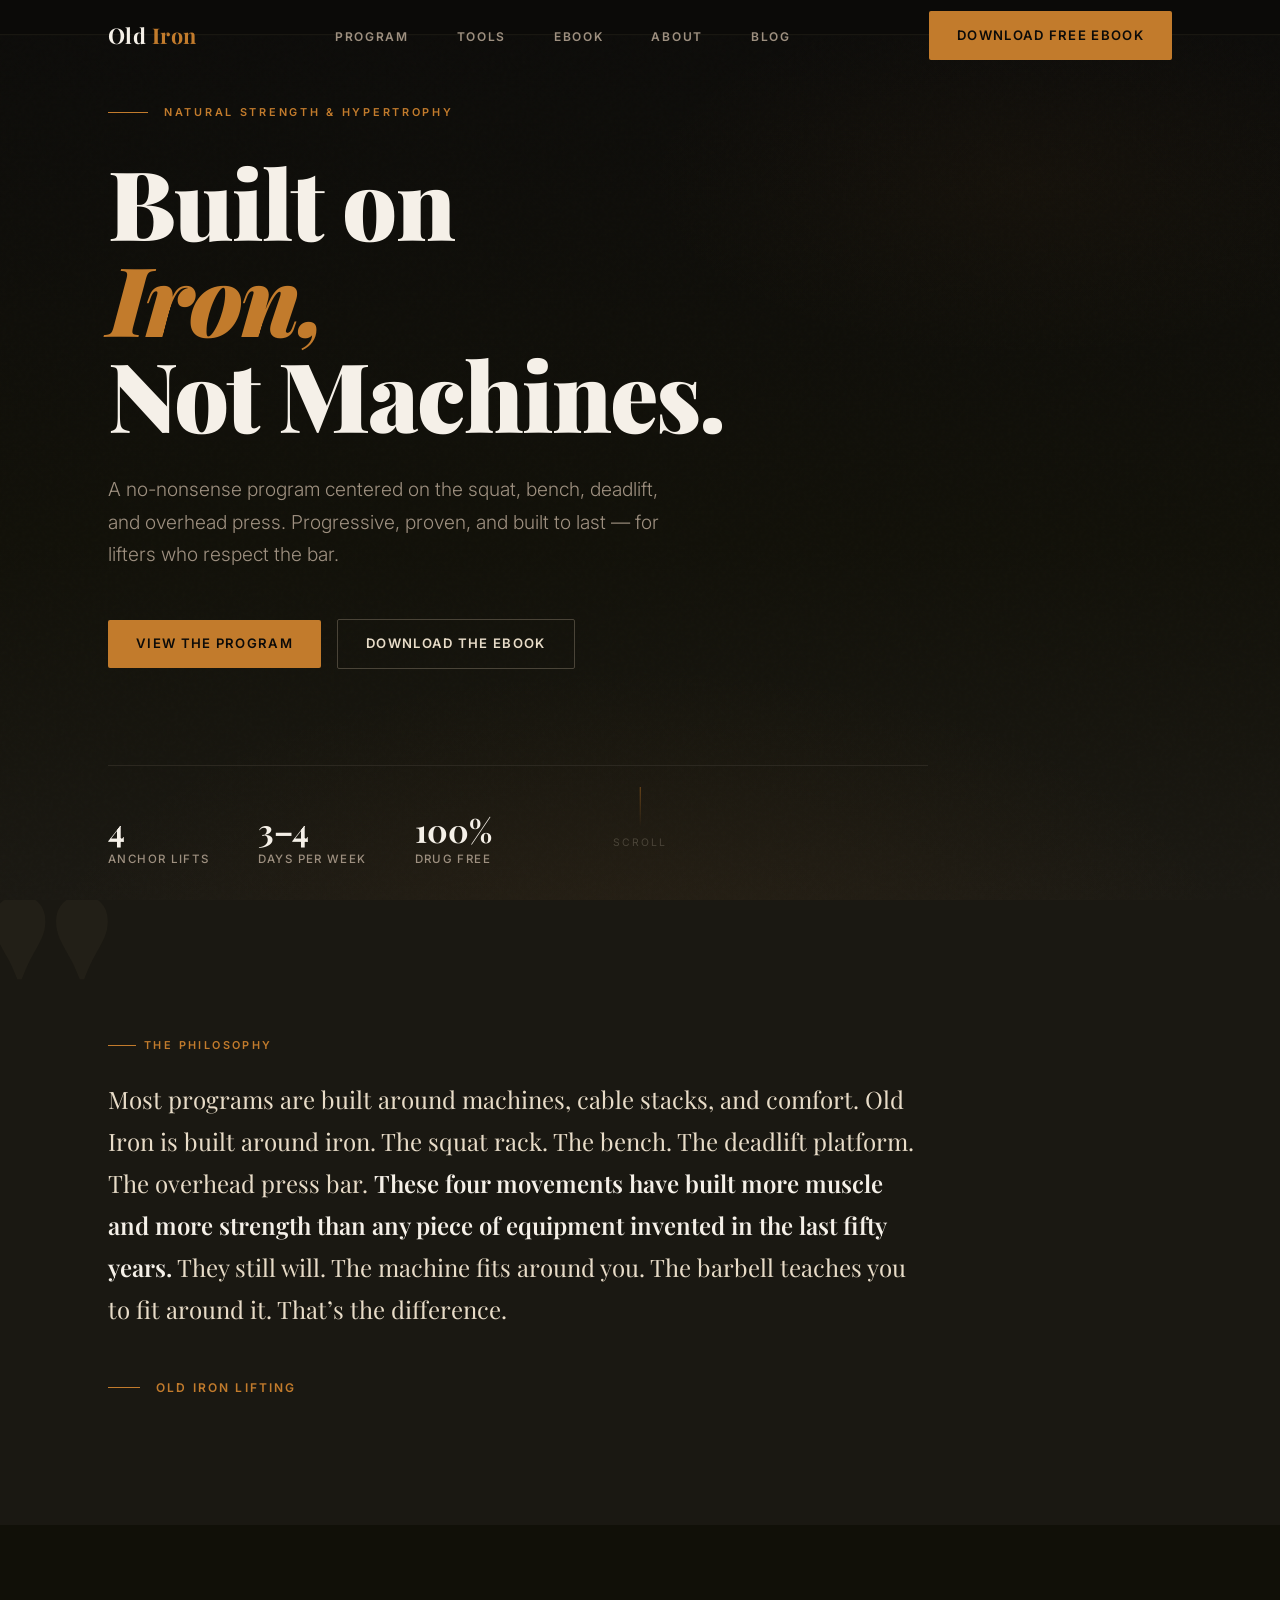
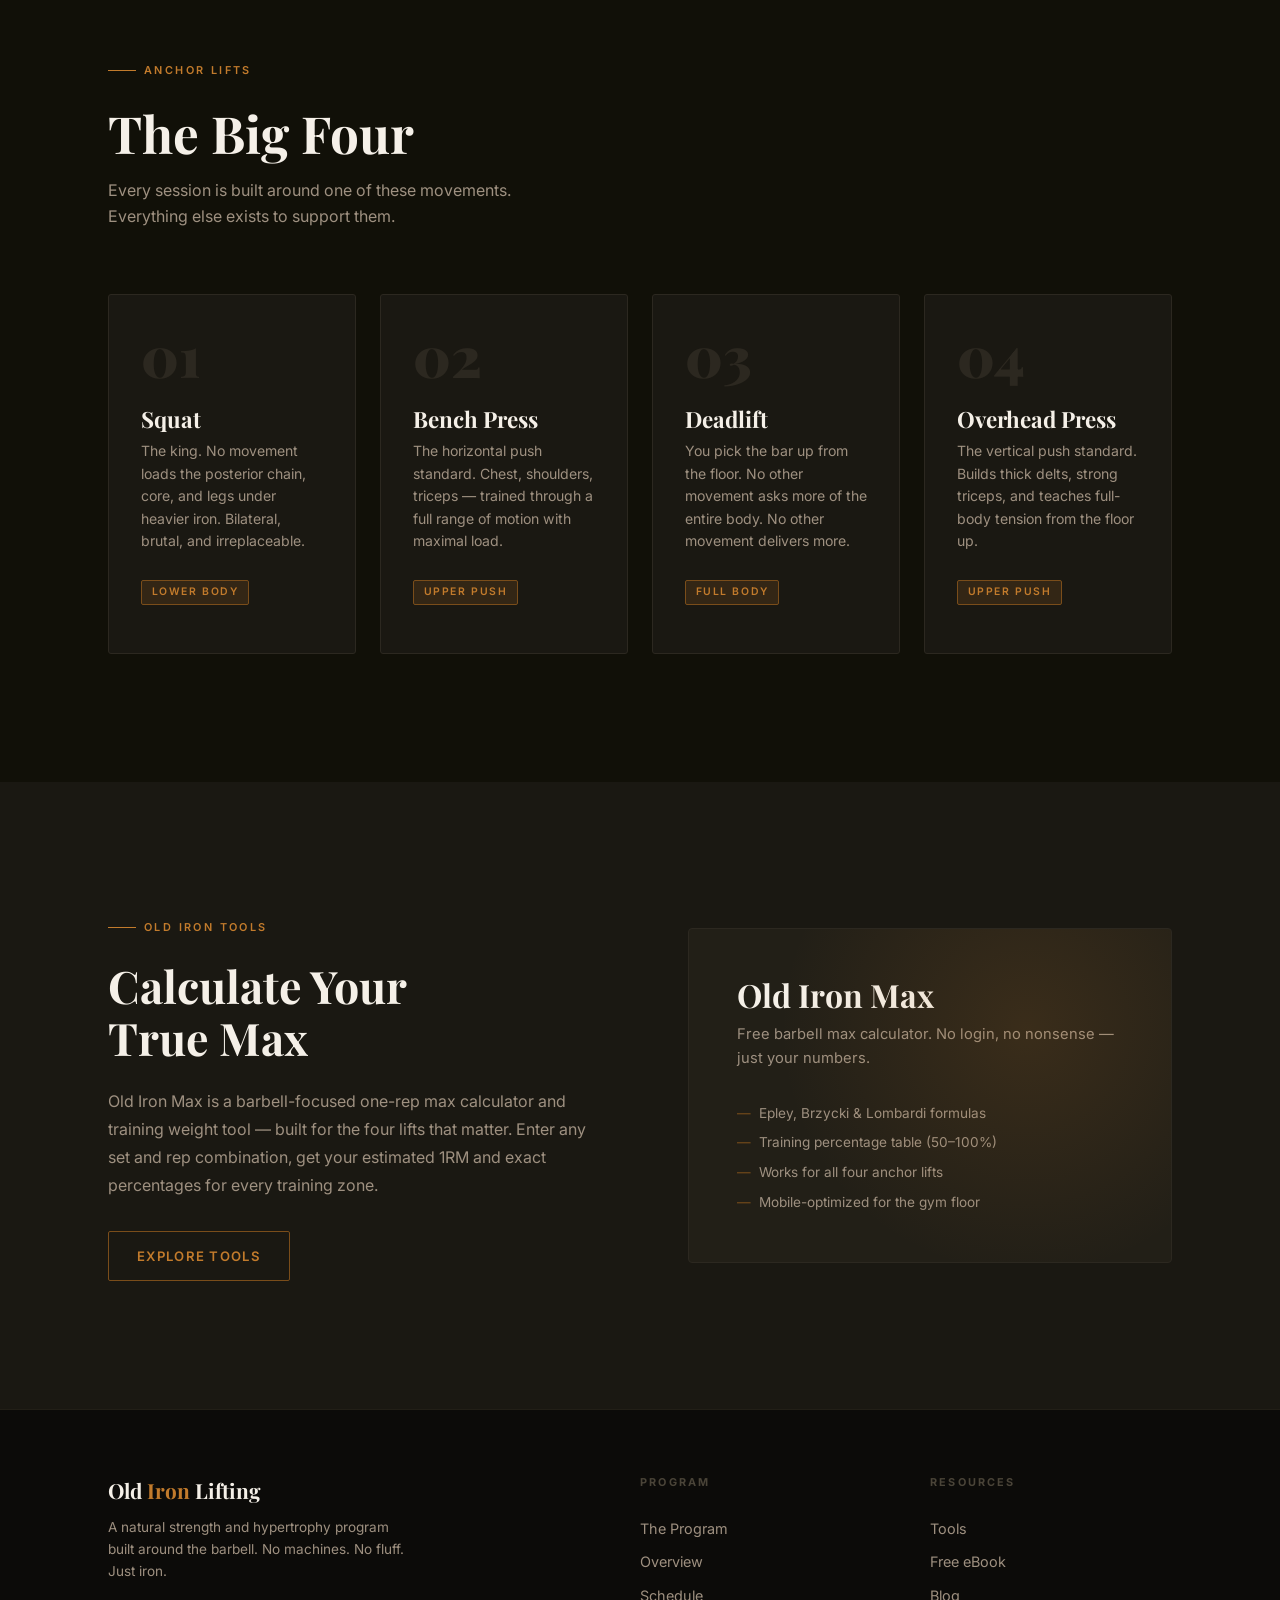
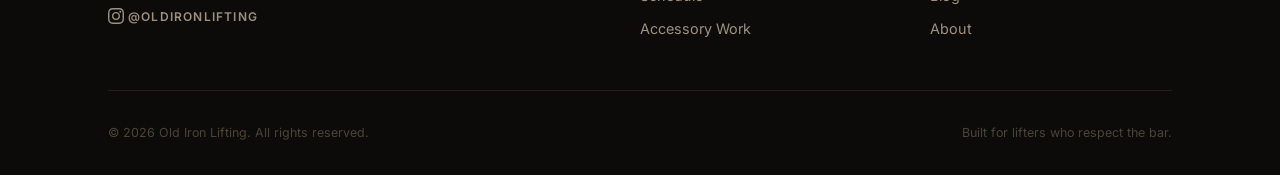
==== commit 6ca7d0e5: "blog added" ====
--- a/index.html
+++ b/index.html
@@ -26,6 +26,7 @@
         <li><a href="tools.html">Tools</a></li>
         <li><a href="ebook.html">eBook</a></li>
         <li><a href="about.html">About</a></li>
+        <li><a href="blog.html">Blog</a></li>
       </ul>
 
       <a href="ebook.html" class="btn btn-primary nav-cta">
@@ -47,6 +48,7 @@
     <a href="tools.html">Tools</a>
     <a href="ebook.html">eBook</a>
     <a href="about.html">About</a>
+    <a href="blog.html">Blog</a>
   </div>
 
 
@@ -276,6 +278,7 @@
           <ul class="footer-links" role="list">
             <li><a href="tools.html">Tools</a></li>
             <li><a href="ebook.html">Free eBook</a></li>
+            <li><a href="blog.html">Blog</a></li>
             <li><a href="about.html">About</a></li>
           </ul>
         </div>
@@ -295,5 +298,18 @@
   </footer>
 
   <script src="js/main.js"></script>
+  <!-- Netlify Identity: handles invite/recovery links that arrive at the root URL -->
+  <script src="https://identity.netlify.com/v1/netlify-identity-widget.js"></script>
+  <script>
+    if (window.netlifyIdentity) {
+      window.netlifyIdentity.on('init', function(user) {
+        if (!user) {
+          window.netlifyIdentity.on('login', function() {
+            document.location.href = '/admin/';
+          });
+        }
+      });
+    }
+  </script>
 </body>
 </html>
--- a/css/style.css
+++ b/css/style.css
@@ -2930,3 +2930,412 @@
   font-size: 0.72rem;
   color: var(--cream-faint);
 }
+
+/* ─── Blog Index ────────────────────────────── */
+
+.blog-index-section {
+  background: var(--bg);
+}
+
+.blog-loading {
+  padding: var(--space-4xl) 0;
+}
+
+.blog-loading-inner {
+  display: flex;
+  flex-direction: column;
+  align-items: flex-start;
+  gap: var(--space-lg);
+  color: var(--cream-faint);
+  font-size: 0.85rem;
+}
+
+.blog-loading-bar {
+  width: 180px;
+  height: 2px;
+  background: var(--bg-4);
+  border-radius: 1px;
+  position: relative;
+  overflow: hidden;
+}
+
+.blog-loading-bar::after {
+  content: '';
+  position: absolute;
+  top: 0;
+  left: -60%;
+  width: 60%;
+  height: 100%;
+  background: linear-gradient(to right, transparent, var(--rust-dim), transparent);
+  animation: loading-sweep 1.4s ease-in-out infinite;
+}
+
+@keyframes loading-sweep {
+  to { left: 160%; }
+}
+
+.blog-error {
+  padding: var(--space-3xl) 0;
+  color: var(--cream-faint);
+  font-size: 0.95rem;
+}
+
+.blog-grid {
+  display: grid;
+  grid-template-columns: 1fr;
+  gap: 1px;
+  background: var(--bg-3);
+  border: 1px solid var(--bg-3);
+  border-radius: 3px;
+  overflow: hidden;
+}
+
+@media (min-width: 768px) {
+  .blog-grid {
+    grid-template-columns: 1fr 1fr;
+  }
+}
+
+@media (min-width: 1024px) {
+  .blog-grid {
+    grid-template-columns: 1fr 1fr 1fr;
+  }
+}
+
+.blog-card {
+  background: var(--bg-2);
+  padding: var(--space-2xl);
+  display: flex;
+  flex-direction: column;
+  gap: var(--space-md);
+  position: relative;
+  transition: background var(--mid) var(--ease);
+}
+
+.blog-card::before {
+  content: '';
+  position: absolute;
+  top: 0;
+  left: 0;
+  right: 0;
+  height: 2px;
+  background: linear-gradient(to right, var(--rust-dim), var(--rust));
+  transform: scaleX(0);
+  transform-origin: left;
+  transition: transform var(--mid) var(--ease);
+}
+
+.blog-card:hover {
+  background: var(--bg-3);
+}
+
+.blog-card:hover::before {
+  transform: scaleX(1);
+}
+
+.blog-card-date {
+  font-size: 0.65rem;
+  font-weight: 600;
+  letter-spacing: 0.2em;
+  text-transform: uppercase;
+  color: var(--rust);
+}
+
+.blog-card-title {
+  font-family: var(--font-serif);
+  font-size: 1.3rem;
+  font-weight: 700;
+  line-height: 1.25;
+  color: var(--white);
+}
+
+.blog-card-title a {
+  color: inherit;
+  transition: color var(--fast);
+}
+
+.blog-card-title a:hover {
+  color: var(--rust);
+}
+
+.blog-card-excerpt {
+  font-size: 0.9rem;
+  color: var(--cream-muted);
+  line-height: 1.7;
+  flex: 1;
+}
+
+.blog-card-link {
+  display: inline-flex;
+  align-items: center;
+  gap: var(--space-xs);
+  font-size: 0.72rem;
+  font-weight: 600;
+  letter-spacing: 0.12em;
+  text-transform: uppercase;
+  color: var(--rust);
+  transition: gap var(--fast) var(--ease), color var(--fast);
+  margin-top: var(--space-sm);
+}
+
+.blog-card-link:hover {
+  color: var(--rust-bright);
+  gap: var(--space-sm);
+}
+
+/* ─── Blog Post Page ────────────────────────── */
+
+.post-loading-wrap {
+  background: var(--bg);
+  min-height: 100vh;
+  display: flex;
+  align-items: center;
+}
+
+.post-error-wrap {
+  background: var(--bg);
+  min-height: 100vh;
+}
+
+.post-hero {
+  padding: calc(var(--nav-h) + var(--space-4xl)) 0 var(--space-4xl);
+  background: linear-gradient(to bottom, var(--black), var(--bg));
+  border-bottom: 1px solid var(--bg-3);
+}
+
+.post-back-link {
+  display: inline-flex;
+  align-items: center;
+  gap: var(--space-xs);
+  font-size: 0.7rem;
+  font-weight: 600;
+  letter-spacing: 0.12em;
+  text-transform: uppercase;
+  color: var(--cream-faint);
+  margin-bottom: var(--space-2xl);
+  transition: color var(--fast);
+}
+
+.post-back-link:hover {
+  color: var(--rust);
+}
+
+.post-hero-meta {
+  display: flex;
+  align-items: center;
+  gap: var(--space-lg);
+  margin-bottom: var(--space-xl);
+}
+
+.post-hero-date {
+  font-size: 0.68rem;
+  font-weight: 600;
+  letter-spacing: 0.2em;
+  text-transform: uppercase;
+  color: var(--rust);
+}
+
+.post-hero-author {
+  font-size: 0.68rem;
+  font-weight: 600;
+  letter-spacing: 0.15em;
+  text-transform: uppercase;
+  color: var(--cream-faint);
+}
+
+.post-hero-author::before {
+  content: '—';
+  margin-right: var(--space-sm);
+  color: var(--bg-4);
+}
+
+.post-hero-title {
+  font-family: var(--font-serif);
+  font-size: clamp(2rem, 5vw, 3.5rem);
+  font-weight: 900;
+  line-height: 1.1;
+  letter-spacing: -0.02em;
+  color: var(--white);
+  max-width: 820px;
+}
+
+/* Post body section */
+.post-body-section {
+  background: var(--bg-2);
+}
+
+.post-body-inner {
+  max-width: 720px;
+}
+
+/* Markdown-rendered content typography */
+.post-content {
+  font-size: 1.05rem;
+  color: var(--cream-muted);
+  line-height: 1.85;
+}
+
+.post-content p {
+  margin-bottom: var(--space-lg);
+}
+
+.post-content p:last-child {
+  margin-bottom: 0;
+}
+
+.post-content h2 {
+  font-family: var(--font-serif);
+  font-size: clamp(1.4rem, 3vw, 1.9rem);
+  font-weight: 700;
+  color: var(--white);
+  margin-top: var(--space-3xl);
+  margin-bottom: var(--space-lg);
+  line-height: 1.2;
+}
+
+.post-content h3 {
+  font-family: var(--font-serif);
+  font-size: 1.2rem;
+  font-weight: 700;
+  color: var(--white);
+  margin-top: var(--space-2xl);
+  margin-bottom: var(--space-md);
+}
+
+.post-content strong {
+  color: var(--cream);
+  font-weight: 600;
+}
+
+.post-content em {
+  font-style: italic;
+  color: var(--cream);
+}
+
+.post-content ul,
+.post-content ol {
+  list-style: none;
+  margin: var(--space-lg) 0;
+  display: flex;
+  flex-direction: column;
+  gap: var(--space-sm);
+}
+
+.post-content ul li::before {
+  content: '—';
+  color: var(--rust-dim);
+  margin-right: var(--space-sm);
+}
+
+.post-content ol {
+  counter-reset: post-ol;
+}
+
+.post-content ol li {
+  counter-increment: post-ol;
+}
+
+.post-content ol li::before {
+  content: counter(post-ol) '.';
+  color: var(--rust);
+  font-family: var(--font-serif);
+  font-weight: 700;
+  margin-right: var(--space-sm);
+}
+
+.post-content blockquote {
+  border-left: 2px solid var(--rust-dim);
+  padding-left: var(--space-lg);
+  margin: var(--space-2xl) 0;
+  color: var(--cream);
+  font-style: italic;
+}
+
+.post-content hr {
+  border: none;
+  border-top: 1px solid var(--bg-4);
+  margin: var(--space-3xl) 0;
+}
+
+/* Prev / Next post navigation */
+.post-nav-section {
+  background: var(--bg);
+  border-top: 1px solid var(--bg-3);
+  border-bottom: 1px solid var(--bg-3);
+  padding: var(--space-2xl) 0;
+}
+
+.post-nav-inner {
+  display: grid;
+  grid-template-columns: 1fr 1fr;
+  gap: var(--space-2xl);
+}
+
+@media (max-width: 600px) {
+  .post-nav-inner {
+    grid-template-columns: 1fr;
+  }
+}
+
+.post-nav-item {
+  display: flex;
+  flex-direction: column;
+  gap: var(--space-sm);
+}
+
+.post-nav-next {
+  text-align: right;
+}
+
+.post-nav-label {
+  font-size: 0.65rem;
+  font-weight: 600;
+  letter-spacing: 0.2em;
+  text-transform: uppercase;
+  color: var(--cream-faint);
+}
+
+.post-nav-title {
+  font-family: var(--font-serif);
+  font-size: 1rem;
+  font-weight: 700;
+  color: var(--cream);
+  line-height: 1.3;
+  transition: color var(--fast);
+}
+
+.post-nav-title:hover {
+  color: var(--rust);
+}
+
+/* Post bottom CTA */
+.post-cta-section {
+  background: var(--bg-2);
+  padding: var(--space-5xl) 0;
+}
+
+.post-cta-inner {
+  max-width: 640px;
+}
+
+.post-cta-heading {
+  font-family: var(--font-serif);
+  font-size: clamp(1.8rem, 4vw, 2.6rem);
+  font-weight: 700;
+  color: var(--white);
+  margin-bottom: var(--space-lg);
+  line-height: 1.15;
+}
+
+.post-cta-body {
+  font-size: 1rem;
+  color: var(--cream-muted);
+  line-height: 1.75;
+  margin-bottom: var(--space-2xl);
+}
+
+.post-cta-buttons {
+  display: flex;
+  flex-wrap: wrap;
+  gap: var(--space-md);
+}
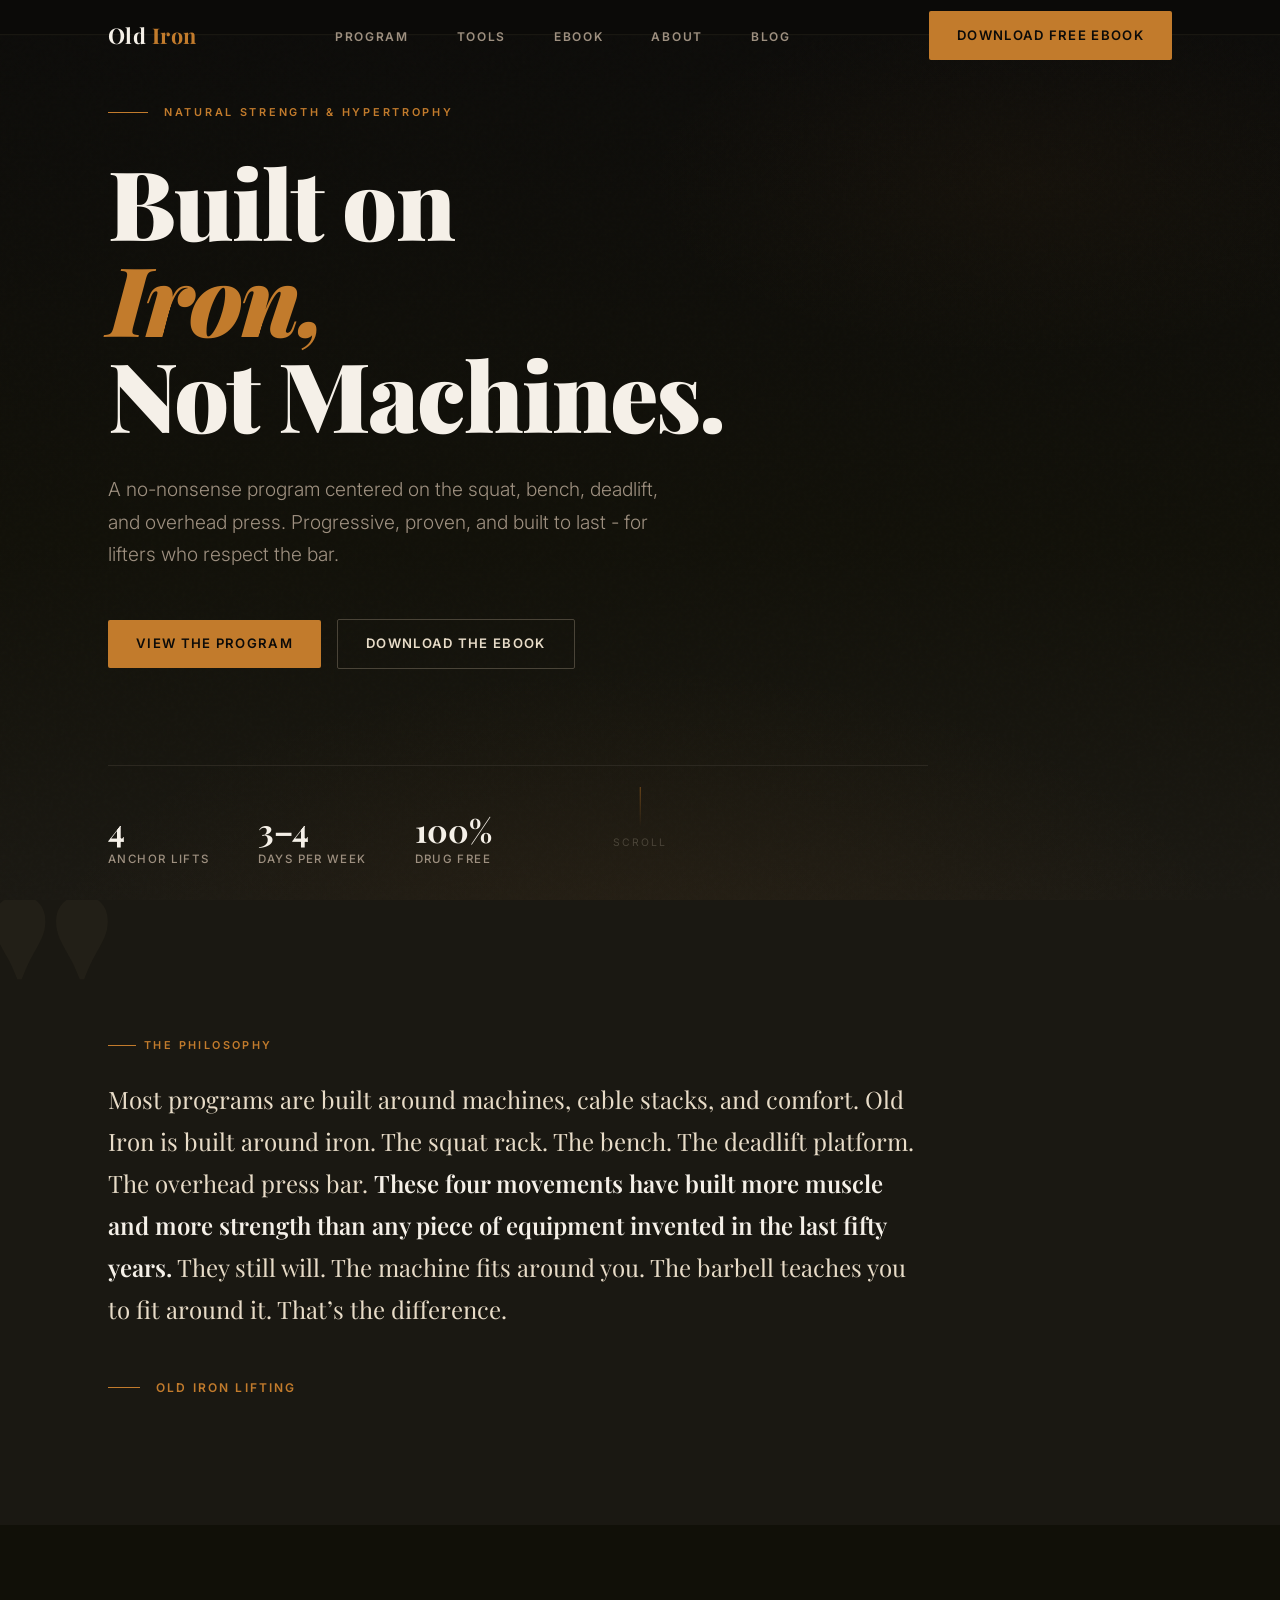
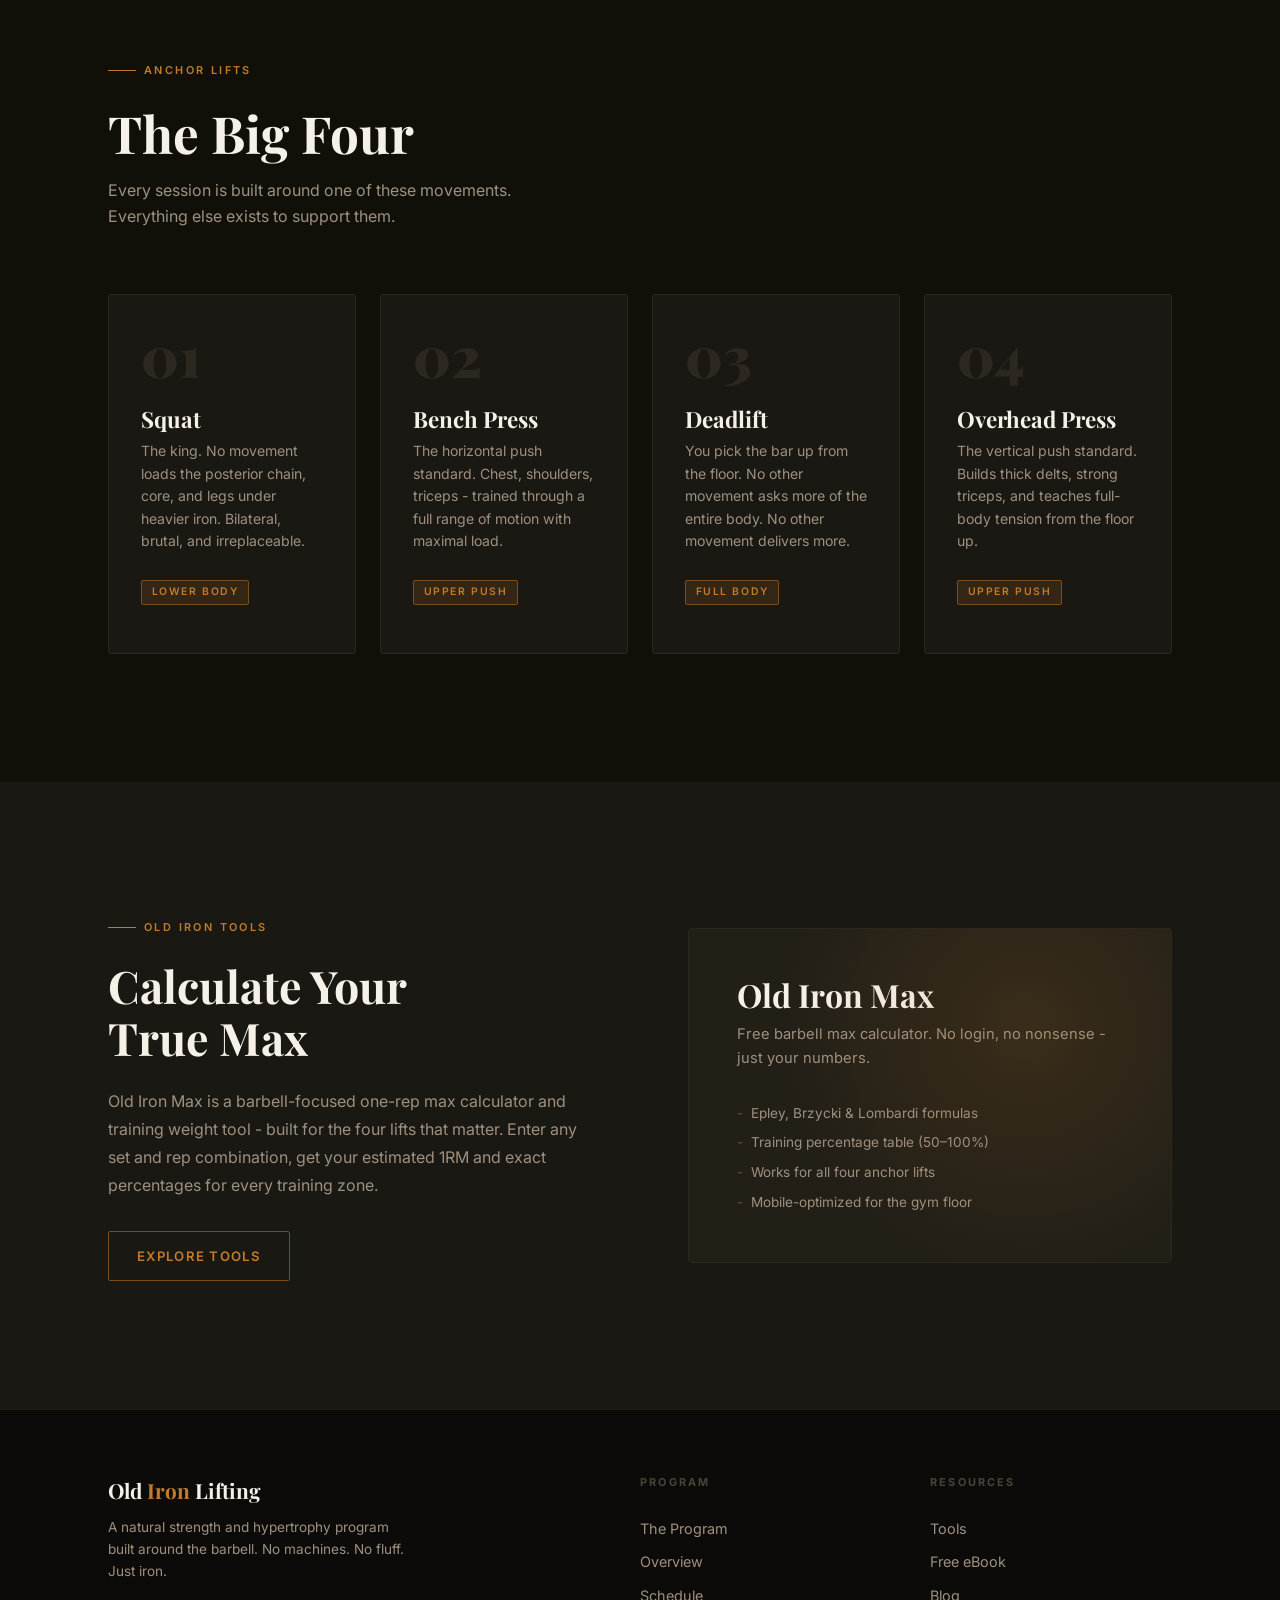
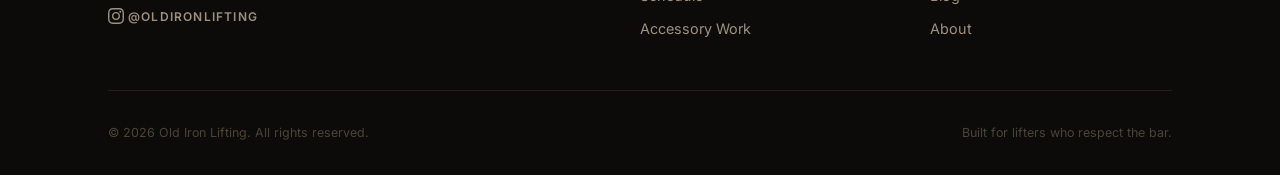
==== commit a7e380ee: "grammer fix 2" ====
--- a/index.html
+++ b/index.html
@@ -3,8 +3,8 @@
 <head>
   <meta charset="UTF-8" />
   <meta name="viewport" content="width=device-width, initial-scale=1.0" />
-  <meta name="description" content="Old Iron Lifting — A natural bodybuilding strength and hypertrophy program built around the barbell. No machines. No gimmicks. Just iron." />
-  <title>Old Iron Lifting — Strength & Hypertrophy</title>
+  <meta name="description" content="Old Iron Lifting - A natural bodybuilding strength and hypertrophy program built around the barbell. No machines. No gimmicks. Just iron." />
+  <title>Old Iron Lifting - Strength & Hypertrophy</title>
   <link rel="preconnect" href="https://fonts.googleapis.com" />
   <link rel="preconnect" href="https://fonts.gstatic.com" crossorigin />
   <link rel="stylesheet" href="css/style.css" />
@@ -74,7 +74,7 @@
 
         <p class="hero-sub">
           A no-nonsense program centered on the squat, bench, deadlift, and overhead press.
-          Progressive, proven, and built to last — for lifters who respect the bar.
+          Progressive, proven, and built to last - for lifters who respect the bar.
         </p>
 
         <div class="hero-cta">
@@ -166,7 +166,7 @@
           <div class="lift-number" aria-hidden="true">02</div>
           <h3 class="lift-name">Bench Press</h3>
           <p class="lift-desc">
-            The horizontal push standard. Chest, shoulders, triceps — trained through
+            The horizontal push standard. Chest, shoulders, triceps - trained through
             a full range of motion with maximal load.
           </p>
           <span class="lift-tag">Upper Push</span>
@@ -211,7 +211,7 @@
             Calculate Your<br />True Max
           </h2>
           <p class="tools-preview-body">
-            Old Iron Max is a barbell-focused one-rep max calculator and training weight tool —
+            Old Iron Max is a barbell-focused one-rep max calculator and training weight tool -
             built for the four lifts that matter. Enter any set and rep combination,
             get your estimated 1RM and exact percentages for every training zone.
           </p>
@@ -224,7 +224,7 @@
 
           <h3 class="tool-card-name">Old Iron Max</h3>
           <p class="tool-card-desc">
-            Free barbell max calculator. No login, no nonsense — just your numbers.
+            Free barbell max calculator. No login, no nonsense - just your numbers.
           </p>
           <ul class="tool-card-feature-list">
             <li class="tool-card-feature">Epley, Brzycki &amp; Lombardi formulas</li>
--- a/css/style.css
+++ b/css/style.css
@@ -1,5 +1,5 @@
 /* ============================================
-   OLD IRON LIFTING — Global Stylesheet
+   OLD IRON LIFTING - Global Stylesheet
    ============================================ */
 
 @import url('https://fonts.googleapis.com/css2?family=Playfair+Display:ital,wght@0,400;0,600;0,700;0,900;1,400;1,700&family=Inter:wght@300;400;500;600&display=swap');
@@ -11,6 +11,8 @@
   margin: 0;
   padding: 0;
 }
+
+[hidden] { display: none !important; }
 
 :root {
   /* Colors */
@@ -838,7 +840,7 @@
 }
 
 .tool-card-feature::before {
-  content: '—';
+  content: '-';
   color: var(--rust-dim);
   flex-shrink: 0;
 }
@@ -1142,7 +1144,7 @@
   margin-top: 1px;
 }
 
-/* Day cards — the program schedule */
+/* Day cards - the program schedule */
 .schedule-section {
   background: var(--bg);
 }
@@ -1791,6 +1793,41 @@
 .calc-input:focus {
   outline: none;
   border-bottom-color: var(--rust);
+}
+
+/* Bar weight select */
+.calc-bar-row {
+  background: var(--bg-4);
+  border-bottom: 1px solid var(--bg-4);
+}
+.calc-bar-row .calc-field {
+  background: var(--bg-2);
+  max-width: 480px;
+}
+.calc-select {
+  background: transparent;
+  border: none;
+  border-bottom: 1px solid var(--bg-4);
+  color: var(--white);
+  font-family: var(--font-serif);
+  font-size: clamp(1rem, 2.5vw, 1.35rem);
+  font-weight: 700;
+  line-height: 1;
+  width: 100%;
+  padding: var(--space-xs) 0;
+  cursor: pointer;
+  appearance: none;
+  -webkit-appearance: none;
+  transition: border-color var(--fast) var(--ease);
+}
+.calc-select:focus {
+  outline: none;
+  border-bottom-color: var(--rust);
+}
+.calc-select option {
+  background: #1e1b14;
+  color: var(--white);
+  font-size: 1rem;
 }
 
 .calc-unit {
@@ -3144,7 +3181,7 @@
 }
 
 .post-hero-author::before {
-  content: '—';
+  content: '-';
   margin-right: var(--space-sm);
   color: var(--bg-4);
 }
@@ -3222,7 +3259,7 @@
 }
 
 .post-content ul li::before {
-  content: '—';
+  content: '-';
   color: var(--rust-dim);
   margin-right: var(--space-sm);
 }
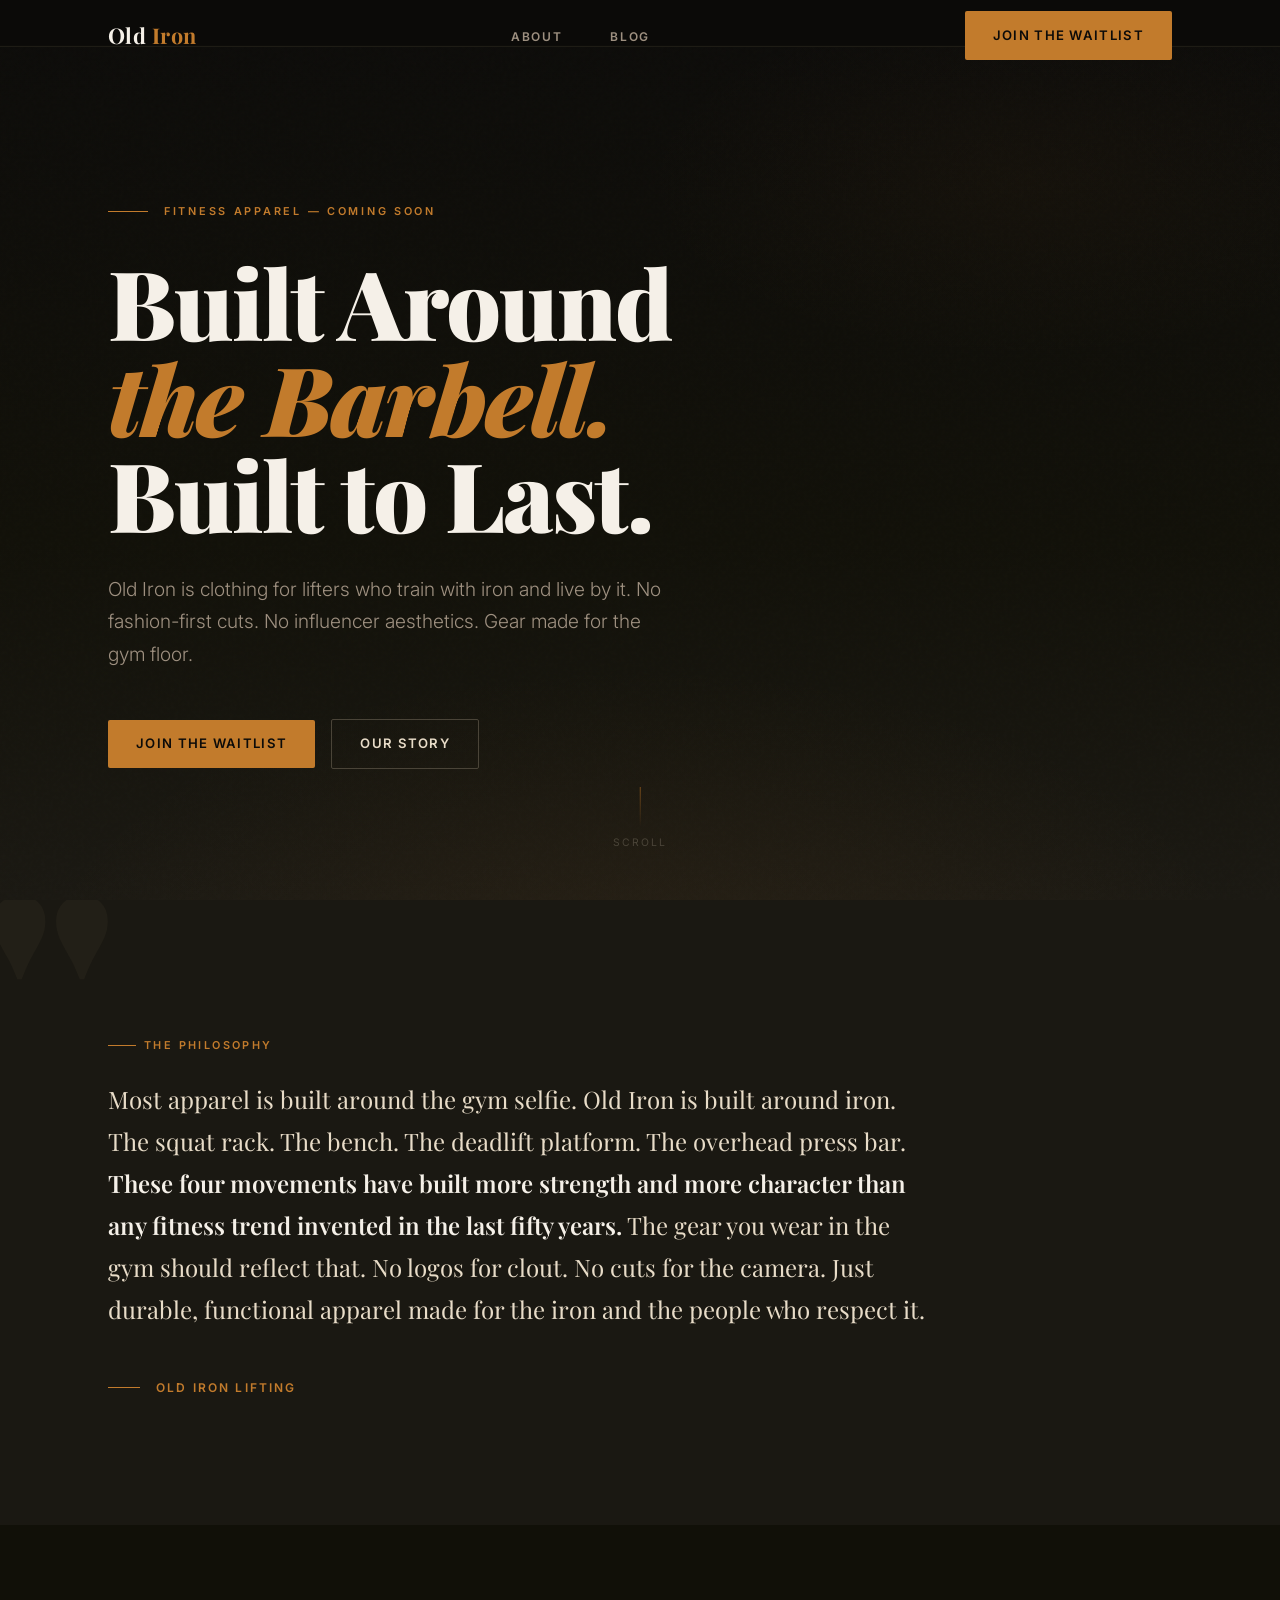
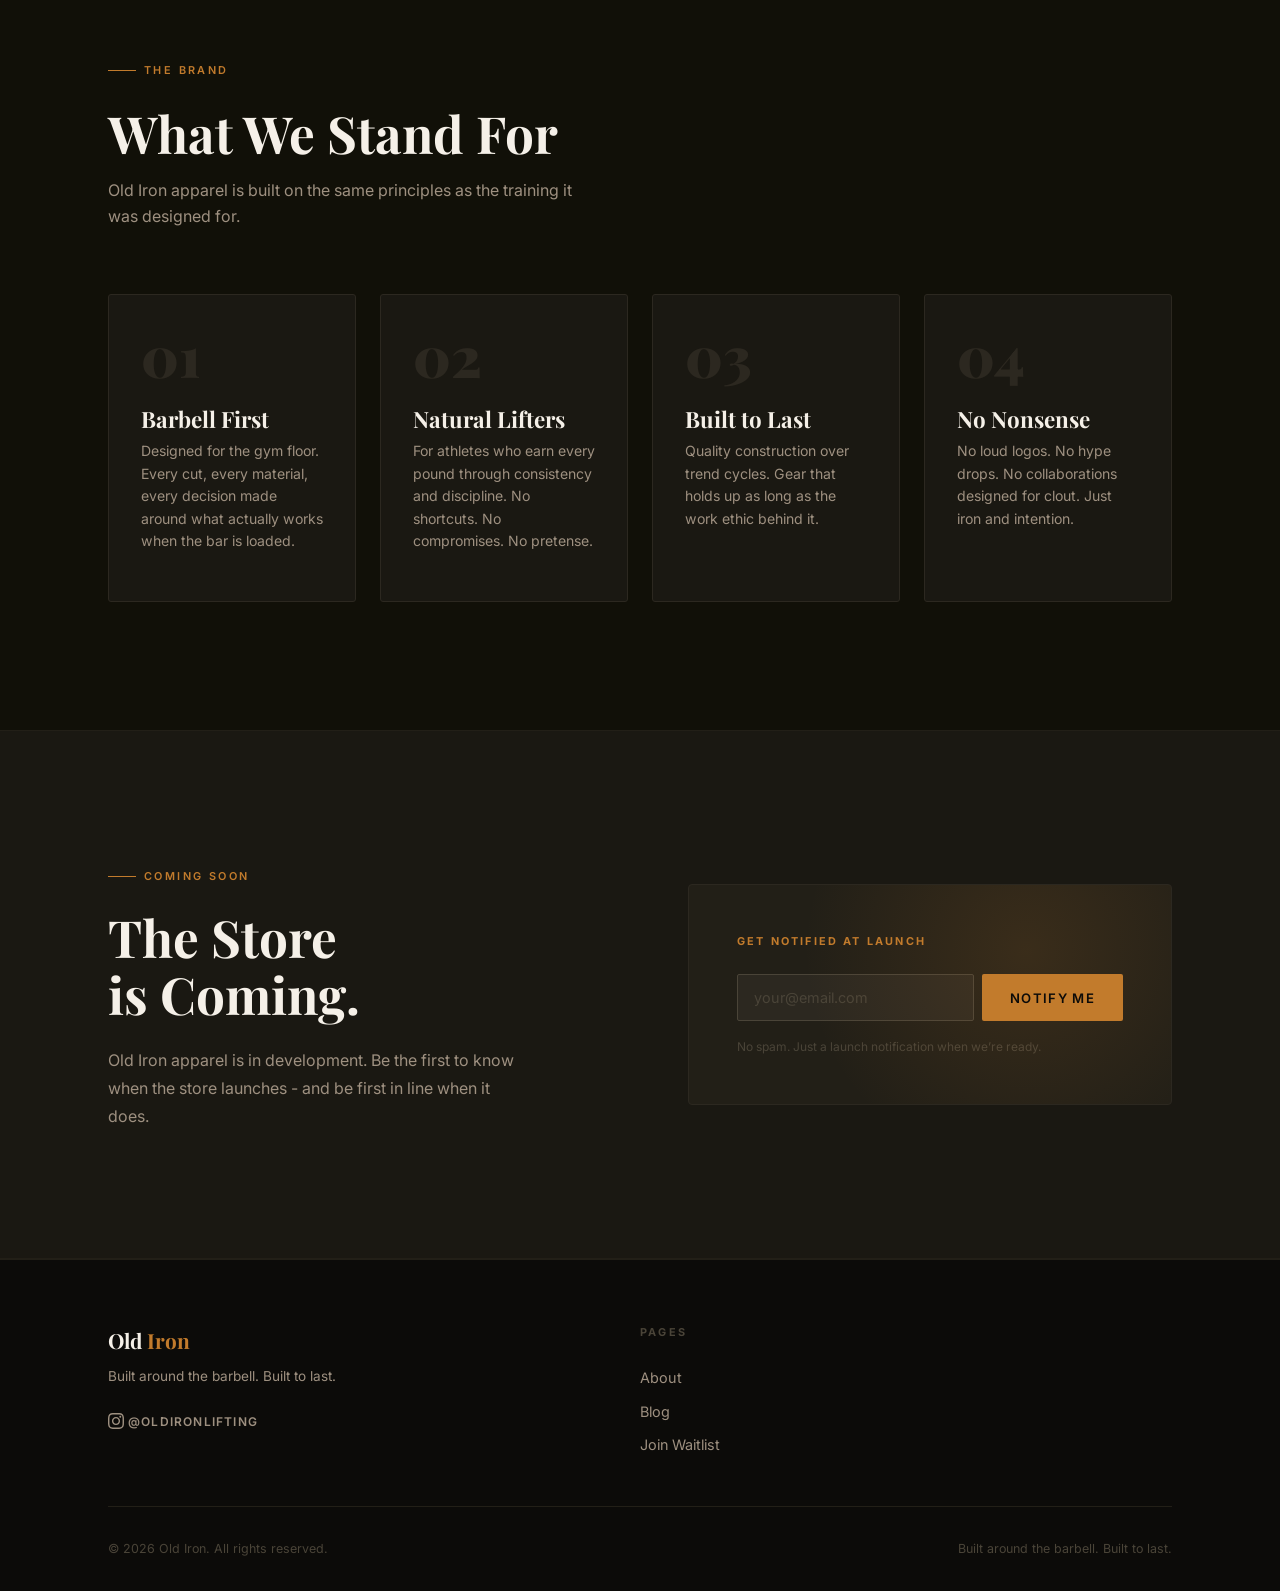
==== commit 06120657: "conversion" ====
--- a/index.html
+++ b/index.html
@@ -3,8 +3,8 @@
 <head>
   <meta charset="UTF-8" />
   <meta name="viewport" content="width=device-width, initial-scale=1.0" />
-  <meta name="description" content="Old Iron Lifting - A natural bodybuilding strength and hypertrophy program built around the barbell. No machines. No gimmicks. Just iron." />
-  <title>Old Iron Lifting - Strength & Hypertrophy</title>
+  <meta name="description" content="Old Iron - Fitness apparel built around the barbell. Built to last. Coming soon." />
+  <title>Old Iron - Fitness Apparel</title>
   <link rel="preconnect" href="https://fonts.googleapis.com" />
   <link rel="preconnect" href="https://fonts.gstatic.com" crossorigin />
   <link rel="stylesheet" href="css/style.css" />
@@ -22,15 +22,12 @@
       </a>
 
       <ul class="nav-links" role="list">
-        <li><a href="program.html">Program</a></li>
-        <li><a href="tools.html">Tools</a></li>
-        <li><a href="ebook.html">eBook</a></li>
         <li><a href="about.html">About</a></li>
         <li><a href="blog.html">Blog</a></li>
       </ul>
 
-      <a href="ebook.html" class="btn btn-primary nav-cta">
-        <span>Download Free eBook</span>
+      <a href="#waitlist" class="btn btn-primary nav-cta">
+        <span>Join the Waitlist</span>
       </a>
 
       <button class="nav-toggle" aria-label="Toggle menu" aria-expanded="false">
@@ -44,11 +41,9 @@
 
   <!-- Mobile drawer -->
   <div class="nav-drawer" role="dialog" aria-label="Mobile navigation">
-    <a href="program.html">Program</a>
-    <a href="tools.html">Tools</a>
-    <a href="ebook.html">eBook</a>
     <a href="about.html">About</a>
     <a href="blog.html">Blog</a>
+    <a href="#waitlist">Join the Waitlist</a>
   </div>
 
 
@@ -63,42 +58,27 @@
 
         <div class="hero-eyebrow" aria-hidden="true">
           <div class="hero-eyebrow-line"></div>
-          <span class="hero-eyebrow-text">Natural Strength &amp; Hypertrophy</span>
+          <span class="hero-eyebrow-text">Fitness Apparel &mdash; Coming Soon</span>
         </div>
 
         <h1 class="hero-headline">
-          Built on<br />
-          <em>Iron,</em><br />
-          Not Machines.
+          Built Around<br />
+          <em>the Barbell.</em><br />
+          Built to Last.
         </h1>
 
         <p class="hero-sub">
-          A no-nonsense program centered on the squat, bench, deadlift, and overhead press.
-          Progressive, proven, and built to last - for lifters who respect the bar.
+          Old Iron is clothing for lifters who train with iron and live by it.
+          No fashion-first cuts. No influencer aesthetics. Gear made for the gym floor.
         </p>
 
         <div class="hero-cta">
-          <a href="program.html" class="btn btn-primary">
-            <span>View the Program</span>
+          <a href="#waitlist" class="btn btn-primary">
+            <span>Join the Waitlist</span>
           </a>
-          <a href="ebook.html" class="btn btn-ghost">
-            Download the eBook
+          <a href="about.html" class="btn btn-ghost">
+            Our Story
           </a>
-        </div>
-
-        <div class="hero-stats">
-          <div class="hero-stat">
-            <div class="hero-stat-value">4</div>
-            <div class="hero-stat-label">Anchor Lifts</div>
-          </div>
-          <div class="hero-stat">
-            <div class="hero-stat-value">3&ndash;4</div>
-            <div class="hero-stat-label">Days Per Week</div>
-          </div>
-          <div class="hero-stat">
-            <div class="hero-stat-value">100%</div>
-            <div class="hero-stat-label">Drug Free</div>
-          </div>
         </div>
 
       </div>
@@ -121,12 +101,13 @@
         <span class="section-label" id="philosophy-heading">The Philosophy</span>
 
         <blockquote class="philosophy-text">
-          Most programs are built around machines, cable stacks, and comfort.
+          Most apparel is built around the gym selfie.
           Old Iron is built around iron. The squat rack. The bench. The deadlift platform.
-          The overhead press bar. <strong>These four movements have built more muscle and more
-          strength than any piece of equipment invented in the last fifty years.</strong>
-          They still will. The machine fits around you. The barbell teaches you to fit
-          around it. That&rsquo;s the difference.
+          The overhead press bar. <strong>These four movements have built more strength and more
+          character than any fitness trend invented in the last fifty years.</strong>
+          The gear you wear in the gym should reflect that. No logos for clout.
+          No cuts for the camera. Just durable, functional apparel made for the iron
+          and the people who respect it.
         </blockquote>
 
         <p class="philosophy-attr">Old Iron Lifting</p>
@@ -137,59 +118,55 @@
 
 
   <!-- ══════════════════════════════════════
-       THE BIG FOUR
-  ══════════════════════════════════════ -->
-  <section class="section big-four" aria-labelledby="big-four-heading">
-    <div class="container">
-
-      <header class="big-four-header">
-        <span class="section-label">Anchor Lifts</span>
-        <h2 class="big-four-title" id="big-four-heading">The Big Four</h2>
-        <p class="big-four-subtitle">
-          Every session is built around one of these movements. Everything else exists to support them.
+       BRAND PILLARS
+  ══════════════════════════════════════ -->
+  <section class="section brand-pillars" aria-labelledby="pillars-heading">
+    <div class="container">
+
+      <header class="brand-pillars-header">
+        <span class="section-label">The Brand</span>
+        <h2 class="brand-pillars-title" id="pillars-heading">What We Stand For</h2>
+        <p class="brand-pillars-subtitle">
+          Old Iron apparel is built on the same principles as the training it was designed for.
         </p>
       </header>
 
-      <div class="lift-grid">
-
-        <article class="lift-card">
-          <div class="lift-number" aria-hidden="true">01</div>
-          <h3 class="lift-name">Squat</h3>
-          <p class="lift-desc">
-            The king. No movement loads the posterior chain, core, and legs under heavier iron.
-            Bilateral, brutal, and irreplaceable.
-          </p>
-          <span class="lift-tag">Lower Body</span>
+      <div class="pillar-grid">
+
+        <article class="pillar-card">
+          <div class="pillar-number" aria-hidden="true">01</div>
+          <h3 class="pillar-name">Barbell First</h3>
+          <p class="pillar-desc">
+            Designed for the gym floor. Every cut, every material, every decision
+            made around what actually works when the bar is loaded.
+          </p>
         </article>
 
-        <article class="lift-card">
-          <div class="lift-number" aria-hidden="true">02</div>
-          <h3 class="lift-name">Bench Press</h3>
-          <p class="lift-desc">
-            The horizontal push standard. Chest, shoulders, triceps - trained through
-            a full range of motion with maximal load.
-          </p>
-          <span class="lift-tag">Upper Push</span>
+        <article class="pillar-card">
+          <div class="pillar-number" aria-hidden="true">02</div>
+          <h3 class="pillar-name">Natural Lifters</h3>
+          <p class="pillar-desc">
+            For athletes who earn every pound through consistency and discipline.
+            No shortcuts. No compromises. No pretense.
+          </p>
         </article>
 
-        <article class="lift-card">
-          <div class="lift-number" aria-hidden="true">03</div>
-          <h3 class="lift-name">Deadlift</h3>
-          <p class="lift-desc">
-            You pick the bar up from the floor. No other movement asks more of the
-            entire body. No other movement delivers more.
-          </p>
-          <span class="lift-tag">Full Body</span>
+        <article class="pillar-card">
+          <div class="pillar-number" aria-hidden="true">03</div>
+          <h3 class="pillar-name">Built to Last</h3>
+          <p class="pillar-desc">
+            Quality construction over trend cycles. Gear that holds up as long
+            as the work ethic behind it.
+          </p>
         </article>
 
-        <article class="lift-card">
-          <div class="lift-number" aria-hidden="true">04</div>
-          <h3 class="lift-name">Overhead Press</h3>
-          <p class="lift-desc">
-            The vertical push standard. Builds thick delts, strong triceps, and teaches
-            full-body tension from the floor up.
-          </p>
-          <span class="lift-tag">Upper Push</span>
+        <article class="pillar-card">
+          <div class="pillar-number" aria-hidden="true">04</div>
+          <h3 class="pillar-name">No Nonsense</h3>
+          <p class="pillar-desc">
+            No loud logos. No hype drops. No collaborations designed for clout.
+            Just iron and intention.
+          </p>
         </article>
 
       </div>
@@ -199,39 +176,64 @@
 
 
   <!-- ══════════════════════════════════════
-       TOOLS PREVIEW
-  ══════════════════════════════════════ -->
-  <section class="section tools-preview" aria-labelledby="tools-heading">
-    <div class="container">
-      <div class="tools-preview-inner">
-
-        <div class="tools-preview-text">
-          <span class="section-label" id="tools-heading">Old Iron Tools</span>
-          <h2 class="tools-preview-title">
-            Calculate Your<br />True Max
+       WAITLIST
+  ══════════════════════════════════════ -->
+  <section class="section waitlist-section" id="waitlist" aria-labelledby="waitlist-heading">
+    <div class="container">
+      <div class="waitlist-inner">
+
+        <div class="waitlist-text">
+          <span class="section-label" id="waitlist-heading">Coming Soon</span>
+          <h2 class="waitlist-title">
+            The Store<br />is Coming.
           </h2>
-          <p class="tools-preview-body">
-            Old Iron Max is a barbell-focused one-rep max calculator and training weight tool -
-            built for the four lifts that matter. Enter any set and rep combination,
-            get your estimated 1RM and exact percentages for every training zone.
-          </p>
-          <a href="tools.html" class="btn btn-ghost-rust">
-            Explore Tools
-          </a>
-        </div>
-
-        <div class="tool-card">
-
-          <h3 class="tool-card-name">Old Iron Max</h3>
-          <p class="tool-card-desc">
-            Free barbell max calculator. No login, no nonsense - just your numbers.
-          </p>
-          <ul class="tool-card-feature-list">
-            <li class="tool-card-feature">Epley, Brzycki &amp; Lombardi formulas</li>
-            <li class="tool-card-feature">Training percentage table (50–100%)</li>
-            <li class="tool-card-feature">Works for all four anchor lifts</li>
-            <li class="tool-card-feature">Mobile-optimized for the gym floor</li>
-          </ul>
+          <p class="waitlist-body">
+            Old Iron apparel is in development. Be the first to know when the store
+            launches - and be first in line when it does.
+          </p>
+        </div>
+
+        <div class="waitlist-form-wrap">
+
+          <div id="waitlist-success" class="waitlist-success" hidden>
+            <div class="waitlist-success-mark" aria-hidden="true">&#10003;</div>
+            <p class="waitlist-success-text">You&rsquo;re on the list. We&rsquo;ll be in touch when the store goes live.</p>
+          </div>
+
+          <form
+            id="waitlist-form"
+            name="waitlist"
+            method="POST"
+            data-netlify="true"
+            data-netlify-honeypot="bot-field"
+            novalidate
+          >
+            <input type="hidden" name="form-name" value="waitlist" />
+            <p hidden><label>Don&rsquo;t fill this out: <input name="bot-field" /></label></p>
+
+            <p class="waitlist-form-label">Get notified at launch</p>
+
+            <div class="waitlist-form-group">
+              <input
+                type="email"
+                name="email"
+                id="waitlist-email"
+                class="waitlist-input"
+                placeholder="your@email.com"
+                autocomplete="email"
+                required
+                aria-label="Email address"
+              />
+              <button type="submit" class="btn btn-primary waitlist-submit">
+                <span>Notify Me</span>
+              </button>
+            </div>
+
+            <p id="waitlist-error" class="waitlist-error" hidden>Something went wrong. Try again or email us directly.</p>
+
+            <p class="waitlist-disclaimer">No spam. Just a launch notification when we&rsquo;re ready.</p>
+          </form>
+
         </div>
 
       </div>
@@ -248,10 +250,9 @@
       <div class="footer-inner">
 
         <div class="footer-brand">
-          <p class="footer-brand-name">Old <span>Iron</span> Lifting</p>
+          <p class="footer-brand-name">Old <span>Iron</span></p>
           <p class="footer-tagline">
-            A natural strength and hypertrophy program built around the barbell.
-            No machines. No fluff. Just iron.
+            Built around the barbell. Built to last.
           </p>
           <div class="footer-social">
             <a href="https://instagram.com/oldironlifting" target="_blank" rel="noopener noreferrer" aria-label="Follow on Instagram">
@@ -264,22 +265,11 @@
         </div>
 
         <div class="footer-col">
-          <p class="footer-col-title">Program</p>
+          <p class="footer-col-title">Pages</p>
           <ul class="footer-links" role="list">
-            <li><a href="program.html">The Program</a></li>
-            <li><a href="program.html#overview">Overview</a></li>
-            <li><a href="program.html#schedule">Schedule</a></li>
-            <li><a href="program.html#schedule">Accessory Work</a></li>
-          </ul>
-        </div>
-
-        <div class="footer-col">
-          <p class="footer-col-title">Resources</p>
-          <ul class="footer-links" role="list">
-            <li><a href="tools.html">Tools</a></li>
-            <li><a href="ebook.html">Free eBook</a></li>
+            <li><a href="about.html">About</a></li>
             <li><a href="blog.html">Blog</a></li>
-            <li><a href="about.html">About</a></li>
+            <li><a href="#waitlist">Join Waitlist</a></li>
           </ul>
         </div>
 
@@ -287,10 +277,10 @@
 
       <div class="footer-bottom">
         <p class="footer-copy">
-          &copy; 2026 Old Iron Lifting. All rights reserved.
+          &copy; 2026 Old Iron. All rights reserved.
         </p>
         <p class="footer-copy">
-          Built for lifters who respect the bar.
+          Built around the barbell. Built to last.
         </p>
       </div>
 
@@ -298,6 +288,35 @@
   </footer>
 
   <script src="js/main.js"></script>
+  <script>
+    (function () {
+      const form    = document.getElementById('waitlist-form');
+      const success = document.getElementById('waitlist-success');
+      const errMsg  = document.getElementById('waitlist-error');
+
+      if (!form) return;
+
+      form.addEventListener('submit', function (e) {
+        e.preventDefault();
+        errMsg.hidden = true;
+
+        const data = new FormData(form);
+
+        fetch('/', {
+          method: 'POST',
+          headers: { 'Content-Type': 'application/x-www-form-urlencoded' },
+          body: new URLSearchParams(data).toString(),
+        })
+          .then(function () {
+            form.hidden = true;
+            success.hidden = false;
+          })
+          .catch(function () {
+            errMsg.hidden = false;
+          });
+      });
+    })();
+  </script>
   <!-- Netlify Identity: handles invite/recovery links that arrive at the root URL -->
   <script src="https://identity.netlify.com/v1/netlify-identity-widget.js"></script>
   <script>
--- a/css/style.css
+++ b/css/style.css
@@ -3376,3 +3376,237 @@
   flex-wrap: wrap;
   gap: var(--space-md);
 }
+
+/* ─── Brand Pillars ─────────────────────────── */
+
+.brand-pillars {
+  background: var(--bg);
+}
+
+.brand-pillars-header {
+  margin-bottom: var(--space-3xl);
+}
+
+.brand-pillars-title {
+  font-size: clamp(2rem, 5vw, 3.2rem);
+  font-weight: 700;
+  margin-bottom: var(--space-md);
+}
+
+.brand-pillars-subtitle {
+  color: var(--cream-muted);
+  font-size: 1rem;
+  max-width: 480px;
+}
+
+.pillar-grid {
+  display: grid;
+  grid-template-columns: 1fr;
+  gap: var(--space-lg);
+}
+
+@media (min-width: 560px) {
+  .pillar-grid {
+    grid-template-columns: 1fr 1fr;
+  }
+}
+
+@media (min-width: 1024px) {
+  .pillar-grid {
+    grid-template-columns: repeat(4, 1fr);
+  }
+}
+
+.pillar-card {
+  background: var(--bg-2);
+  border: 1px solid var(--bg-4);
+  border-radius: 3px;
+  padding: var(--space-xl) var(--space-xl) var(--space-2xl);
+  position: relative;
+  overflow: hidden;
+  transition: border-color var(--mid) var(--ease), transform var(--mid) var(--ease);
+}
+
+.pillar-card::before {
+  content: '';
+  position: absolute;
+  top: 0;
+  left: 0;
+  right: 0;
+  height: 2px;
+  background: linear-gradient(to right, var(--rust-dim), var(--rust));
+  transform: scaleX(0);
+  transform-origin: left;
+  transition: transform var(--mid) var(--ease);
+}
+
+.pillar-card:hover {
+  border-color: var(--rust-dim);
+  transform: translateY(-3px);
+}
+
+.pillar-card:hover::before {
+  transform: scaleX(1);
+}
+
+.pillar-number {
+  font-family: var(--font-serif);
+  font-size: 3.5rem;
+  font-weight: 900;
+  color: var(--bg-4);
+  line-height: 1;
+  margin-bottom: var(--space-lg);
+  transition: color var(--mid) var(--ease);
+}
+
+.pillar-card:hover .pillar-number {
+  color: var(--rust-dim);
+}
+
+.pillar-name {
+  font-family: var(--font-serif);
+  font-size: 1.4rem;
+  font-weight: 700;
+  color: var(--white);
+  margin-bottom: var(--space-sm);
+}
+
+.pillar-desc {
+  font-size: 0.88rem;
+  color: var(--cream-muted);
+  line-height: 1.6;
+}
+
+/* ─── Waitlist Section ──────────────────────── */
+
+.waitlist-section {
+  background: var(--bg-2);
+  border-top: 1px solid var(--bg-3);
+  border-bottom: 1px solid var(--bg-3);
+}
+
+.waitlist-inner {
+  display: grid;
+  grid-template-columns: 1fr;
+  gap: var(--space-4xl);
+  align-items: center;
+}
+
+@media (min-width: 900px) {
+  .waitlist-inner {
+    grid-template-columns: 1fr 1fr;
+  }
+}
+
+.waitlist-title {
+  font-size: clamp(2rem, 5vw, 3.2rem);
+  font-weight: 700;
+  line-height: 1.1;
+  margin-bottom: var(--space-lg);
+}
+
+.waitlist-body {
+  color: var(--cream-muted);
+  font-size: 1rem;
+  line-height: 1.75;
+  max-width: 420px;
+}
+
+.waitlist-form-wrap {
+  background: var(--bg-3);
+  border: 1px solid var(--bg-4);
+  border-radius: 4px;
+  padding: var(--space-2xl);
+  position: relative;
+  overflow: hidden;
+}
+
+.waitlist-form-wrap::after {
+  content: '';
+  position: absolute;
+  inset: 0;
+  background: radial-gradient(circle at 70% 30%, var(--rust-glow), transparent 60%);
+  pointer-events: none;
+}
+
+.waitlist-form-label {
+  font-size: 0.68rem;
+  font-weight: 700;
+  letter-spacing: 0.2em;
+  text-transform: uppercase;
+  color: var(--rust);
+  margin-bottom: var(--space-lg);
+}
+
+.waitlist-form-group {
+  display: flex;
+  flex-direction: column;
+  gap: var(--space-sm);
+  margin-bottom: var(--space-md);
+}
+
+@media (min-width: 480px) {
+  .waitlist-form-group {
+    flex-direction: row;
+  }
+}
+
+.waitlist-input {
+  flex: 1;
+  background: var(--bg-4);
+  border: 1px solid var(--cream-faint);
+  border-radius: 2px;
+  padding: 0.85rem 1rem;
+  font-family: var(--font-sans);
+  font-size: 0.9rem;
+  color: var(--cream);
+  outline: none;
+  transition: border-color var(--fast) var(--ease);
+  min-width: 0;
+}
+
+.waitlist-input::placeholder {
+  color: var(--cream-faint);
+}
+
+.waitlist-input:focus {
+  border-color: var(--rust-dim);
+}
+
+.waitlist-submit {
+  white-space: nowrap;
+  flex-shrink: 0;
+}
+
+.waitlist-error {
+  font-size: 0.82rem;
+  color: #e07060;
+  margin-top: var(--space-sm);
+}
+
+.waitlist-disclaimer {
+  font-size: 0.75rem;
+  color: var(--cream-faint);
+  margin-top: var(--space-md);
+}
+
+.waitlist-success {
+  display: flex;
+  flex-direction: column;
+  align-items: center;
+  text-align: center;
+  gap: var(--space-lg);
+  padding: var(--space-2xl) 0;
+}
+
+.waitlist-success-mark {
+  font-size: 2rem;
+  color: var(--rust);
+  line-height: 1;
+}
+
+.waitlist-success-text {
+  font-size: 1rem;
+  color: var(--cream-muted);
+  line-height: 1.65;
+}
